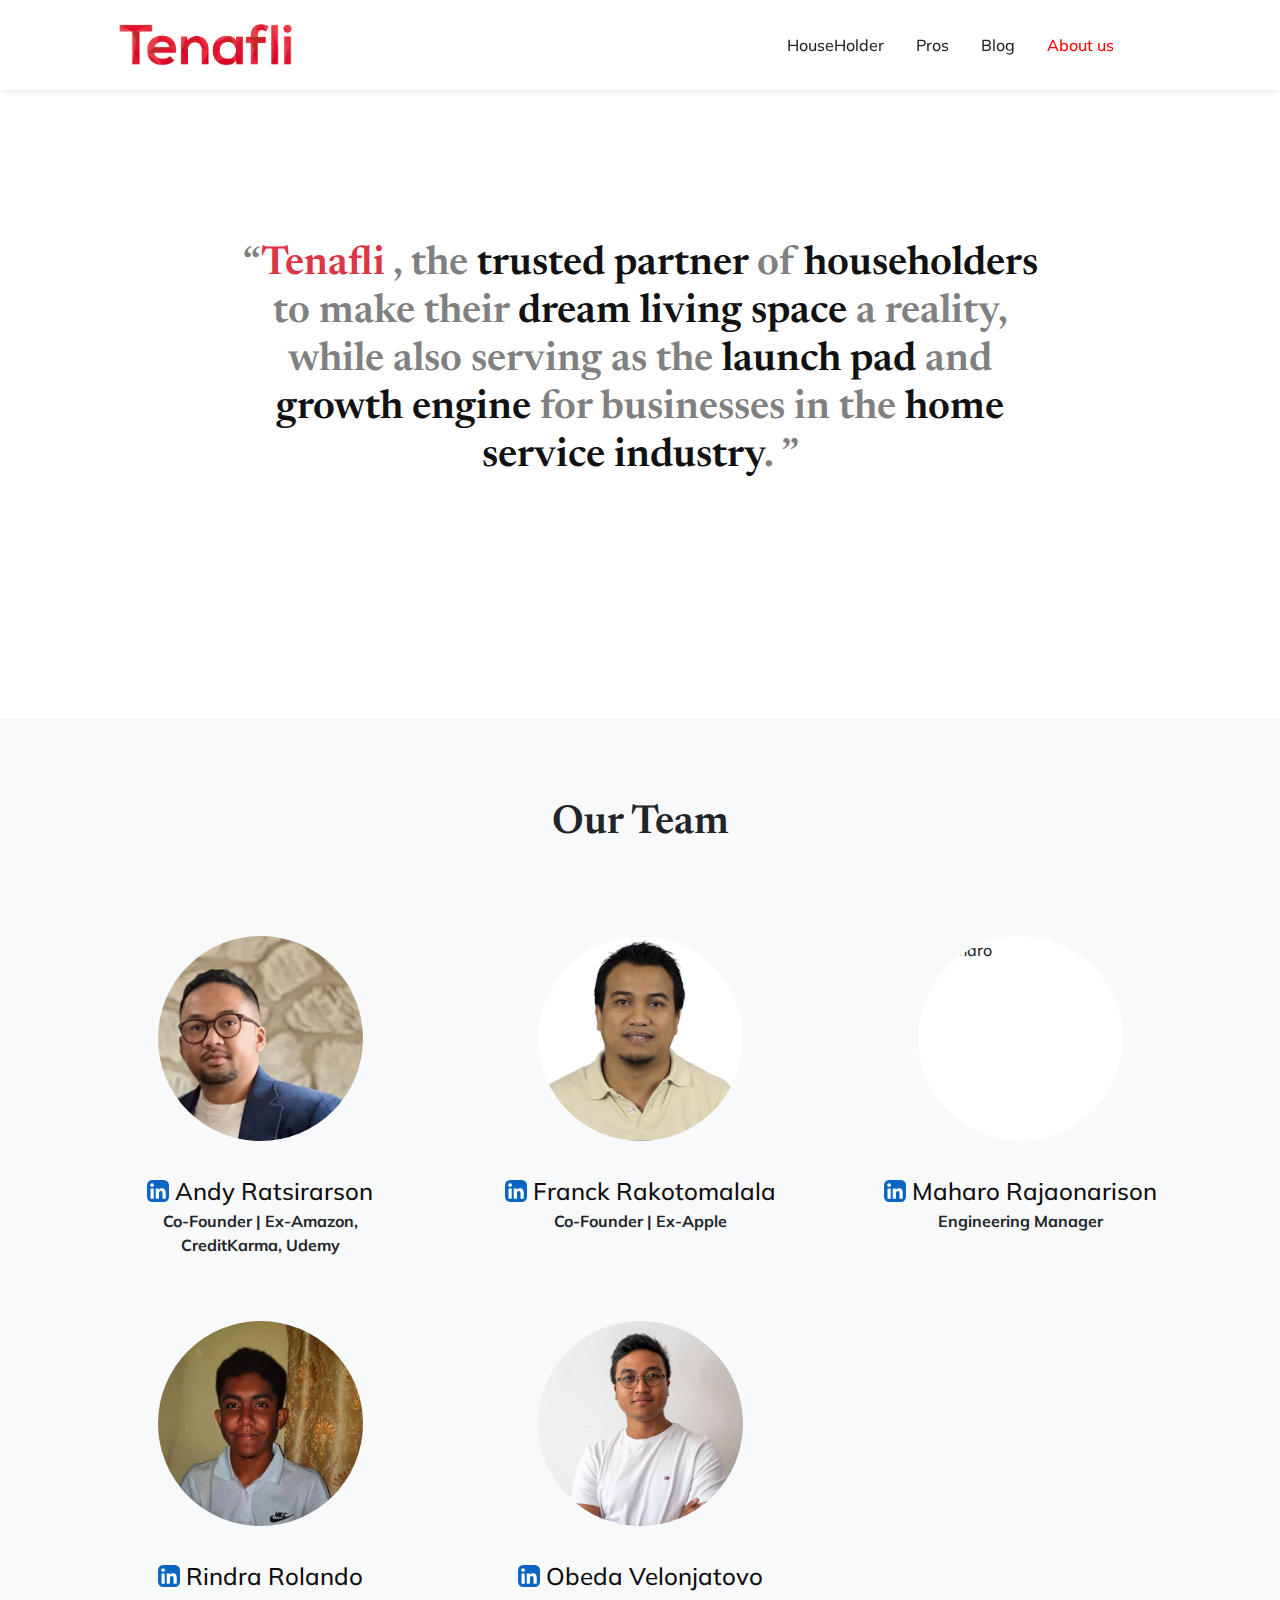
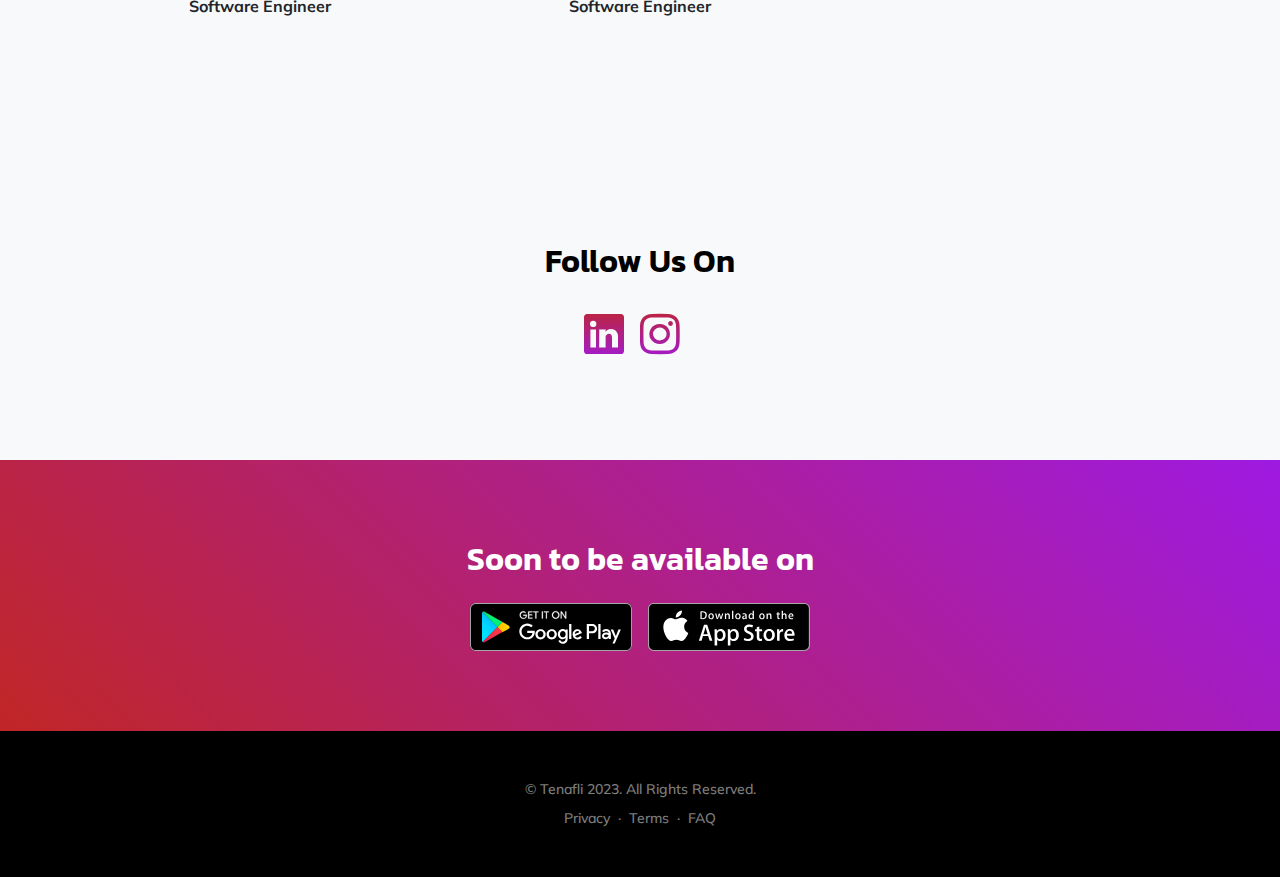
==== about.html @ a4b710e0 "Update about.html" ====
<!DOCTYPE html>
<html lang="en">
	<head>
		<meta charset="utf-8" />
		<meta
			name="viewport"
			content="width=device-width, initial-scale=1, shrink-to-fit=no"
		/>
		<meta name="description" content="About Us page Tenafli WaitList" />
		<meta name="author" content="Tenafli" />
		<!-- <meta http-equiv="refresh" content="0; URL=https://tenafli.com/">
        <link rel="canonical" href="https://tenafli.com/"> -->
		<title>Tenafli - Next Gen Home Service Marketplace</title>
		<link rel="icon" type="image/x-icon" href="assets/favicon.png" />
		<!-- Bootstrap icons-->
		<link
			rel="stylesheet"
			href="https://cdn.jsdelivr.net/npm/bootstrap-icons@1.10.5/font/bootstrap-icons.css"
		/>
		<!-- Google fonts-->
		<link rel="preconnect" href="https://fonts.gstatic.com" />
		<link
			href="https://fonts.googleapis.com/css2?family=Newsreader:ital,wght@0,600;1,600&amp;display=swap"
			rel="stylesheet"
		/>
		<link
			href="https://fonts.googleapis.com/css2?family=Mulish:ital,wght@0,300;0,500;0,600;0,700;1,300;1,500;1,600;1,700&amp;display=swap"
			rel="stylesheet"
		/>
		<link
			href="https://fonts.googleapis.com/css2?family=Kanit:ital,wght@0,400;1,400&amp;display=swap"
			rel="stylesheet"
		/>
		<!-- Core theme CSS (includes Bootstrap)-->
		<link href="css/styles.css" rel="stylesheet" />
		<!-- Style for header -->
		<link href="css/header.css" rel="stylesheet" />
		<!-- about style -->
		<link rel="stylesheet" href="/css/about.css" />
		<link
			rel="stylesheet"
			type="text/css"
			href="https://prod-waitlist-widget.s3.us-east-2.amazonaws.com/getwaitlist.min.css"
		/>
		<!-- Google Tag Manager -->
		<script>
			(function (w, d, s, l, i) {
				w[l] = w[l] || [];
				w[l].push({ "gtm.start": new Date().getTime(), event: "gtm.js" });
				var f = d.getElementsByTagName(s)[0],
					j = d.createElement(s),
					dl = l != "dataLayer" ? "&l=" + l : "";
				j.async = true;
				j.src = "https://www.googletagmanager.com/gtm.js?id=" + i + dl;
				f.parentNode.insertBefore(j, f);
			})(window, document, "script", "dataLayer", "GTM-5M69C6J");
		</script>
		<!-- End Google Tag Manager -->
	</head>
	<body id="page-top">
		<!-- Google Tag Manager (noscript) -->
		<noscript
			><iframe
				src="https://www.googletagmanager.com/ns.html?id=GTM-5M69C6J"
				height="0"
				width="0"
				style="display: none; visibility: hidden"
			></iframe
		></noscript>
		<!-- End Google Tag Manager (noscript) -->
		<!-- Navigation-->
		<nav
			class="navbar navbar-expand-lg navbar-light fixed-top shadow-sm"
			id="mainNav"
		>
			<div class="container px-5">
				<a class="navbar-brand fw-bold" href="#page-top">
					<img
						class="app-badge"
						src="assets/img/tenafli_logo_text.png"
						alt="..."
					/>
				</a>
				<button
					class="navbar-toggler"
					type="button"
					data-bs-toggle="collapse"
					data-bs-target="#navbarResponsive"
					aria-controls="navbarResponsive"
					aria-expanded="false"
					aria-label="Toggle navigation"
				>
					Menu
					<i class="bi-list"></i>
				</button>
				<div class="collapse navbar-collapse" id="navbarResponsive">
					<ul class="navbar-nav ms-auto me-4 my-3 my-lg-0">
						<li class="nav-item">
							<a class="nav-link me-lg-3" href="index.html"
								>HouseHolder</a
							>
						</li>
						<li class="nav-item">
							<a class="nav-link me-lg-3" href="pros.html">Pros</a>
						</li>
						<li class="nav-item">
							<a class="nav-link me-lg-3" href="blog.html">Blog</a>
						</li>
						<li class="nav-item">
							<a
								class="nav-link me-lg-3 navbar-brand-active"
								href="#page-top"
								>About us</a
							>
						</li>
					</ul>
				</div>
			</div>
		</nav>
		<!-- About section -->
		<section id="vision">
			<div class="about-section">
				<h1 class="vision-title">
					“<span class="main">Tenafli</span> , the
					<span>trusted partner</span> of <span>householders</span> to make
					their <span>dream living space</span> a reality, while also
					serving as the <span>launch pad</span> and
					<span>growth engine</span> for businesses in the
					<span>home service industry</span>. ”
				</h1>
			</div>
		</section>
		<!-- Team section -->
		<section id="team">
			<div class="container">
				<div class="team-title">
					<h1>Our Team</h1>
				</div>
				<div class="row">
					<div class="team-card col-12 col-md-6 col-lg-4">
						<div class="team-card-content">
							<div class="team-image">
								<img src="assets/img/team/Andy.jpeg" alt="Andy" />
							</div>
							<div class="team-about">
								<div class="team-name-parent">
									<a
										href="https://www.linkedin.com/in/andyratsirarson/"
										target="_blank"
									>
										<svg
											xmlns="http://www.w3.org/2000/svg"
											width="22"
											height="22"
											viewBox="0 0 256 256"
										>
											<g fill="none">
												<rect
													width="256"
													height="256"
													fill="#fff"
													rx="60"
												/>
												<rect
													width="256"
													height="256"
													fill="#0A66C2"
													rx="60"
												/>
												<path
													fill="#fff"
													d="M184.715 217.685h29.27a4 4 0 0 0 4-3.999l.015-61.842c0-32.323-6.965-57.168-44.738-57.168c-14.359-.534-27.9 6.868-35.207 19.228a.32.32 0 0 1-.595-.161V101.66a4 4 0 0 0-4-4h-27.777a4 4 0 0 0-4 4v112.02a4 4 0 0 0 4 4h29.268a4 4 0 0 0 4-4v-55.373c0-15.657 2.97-30.82 22.381-30.82c19.135 0 19.383 17.916 19.383 31.834v54.364a4 4 0 0 0 4 4ZM38 59.627c0 11.865 9.767 21.627 21.632 21.627c11.862-.001 21.623-9.769 21.623-21.631C81.253 47.761 71.491 38 59.628 38C47.762 38 38 47.763 38 59.627Zm6.959 158.058h29.307a4 4 0 0 0 4-4V101.66a4 4 0 0 0-4-4H44.959a4 4 0 0 0-4 4v112.025a4 4 0 0 0 4 4Z"
												/>
											</g>
										</svg>
										<span class="team-name">Andy Ratsirarson</span>
									</a>
								</div>
								<span class="team-post"
									>Co-Founder | Ex-Amazon, <br />
									CreditKarma, Udemy</span
								>
							</div>
						</div>
					</div>
					<div class="team-card col-12 col-md-6 col-lg-4">
						<div class="team-card-content">
							<div class="team-image">
								<img
									loading="lazy"
									src="assets/img/team/Franck.png"
									alt="Frank"
								/>
							</div>
							<div class="team-about">
								<div class="team-name-parent">
									<a href="https://www.linkedin.com/in/frakotomalala/">
										<svg
											xmlns="http://www.w3.org/2000/svg"
											width="22"
											height="22"
											viewBox="0 0 256 256"
										>
											<g fill="none">
												<rect
													width="256"
													height="256"
													fill="#fff"
													rx="60"
												/>
												<rect
													width="256"
													height="256"
													fill="#0A66C2"
													rx="60"
												/>
												<path
													fill="#fff"
													d="M184.715 217.685h29.27a4 4 0 0 0 4-3.999l.015-61.842c0-32.323-6.965-57.168-44.738-57.168c-14.359-.534-27.9 6.868-35.207 19.228a.32.32 0 0 1-.595-.161V101.66a4 4 0 0 0-4-4h-27.777a4 4 0 0 0-4 4v112.02a4 4 0 0 0 4 4h29.268a4 4 0 0 0 4-4v-55.373c0-15.657 2.97-30.82 22.381-30.82c19.135 0 19.383 17.916 19.383 31.834v54.364a4 4 0 0 0 4 4ZM38 59.627c0 11.865 9.767 21.627 21.632 21.627c11.862-.001 21.623-9.769 21.623-21.631C81.253 47.761 71.491 38 59.628 38C47.762 38 38 47.763 38 59.627Zm6.959 158.058h29.307a4 4 0 0 0 4-4V101.66a4 4 0 0 0-4-4H44.959a4 4 0 0 0-4 4v112.025a4 4 0 0 0 4 4Z"
												/>
											</g>
										</svg>
										<span class="team-name">Franck Rakotomalala</span>
									</a>
								</div>
								<div class="">
									<span class="team-post">
										Co-Founder | Ex-Apple
									</span>
								</div>
							</div>
						</div>
					</div>
					<div class="team-card col-12 col-md-6 col-lg-4">
						<div class="team-card-content">
							<div class="team-image">
								<img
									loading="lazy"
									src="assets/img/team/Maharo.jpg"
									alt="Maharo"
									id="maharo-image"
								/>
							</div>
							<div class="team-about">
								<div class="team-name-parent">
									<a
										href="https://www.linkedin.com/in/maharo-niaina-a27729205/"
									>
										<svg
											xmlns="http://www.w3.org/2000/svg"
											width="22"
											height="22"
											viewBox="0 0 256 256"
										>
											<g fill="none">
												<rect
													width="256"
													height="256"
													fill="#fff"
													rx="60"
												/>
												<rect
													width="256"
													height="256"
													fill="#0A66C2"
													rx="60"
												/>
												<path
													fill="#fff"
													d="M184.715 217.685h29.27a4 4 0 0 0 4-3.999l.015-61.842c0-32.323-6.965-57.168-44.738-57.168c-14.359-.534-27.9 6.868-35.207 19.228a.32.32 0 0 1-.595-.161V101.66a4 4 0 0 0-4-4h-27.777a4 4 0 0 0-4 4v112.02a4 4 0 0 0 4 4h29.268a4 4 0 0 0 4-4v-55.373c0-15.657 2.97-30.82 22.381-30.82c19.135 0 19.383 17.916 19.383 31.834v54.364a4 4 0 0 0 4 4ZM38 59.627c0 11.865 9.767 21.627 21.632 21.627c11.862-.001 21.623-9.769 21.623-21.631C81.253 47.761 71.491 38 59.628 38C47.762 38 38 47.763 38 59.627Zm6.959 158.058h29.307a4 4 0 0 0 4-4V101.66a4 4 0 0 0-4-4H44.959a4 4 0 0 0-4 4v112.025a4 4 0 0 0 4 4Z"
												/>
											</g>
										</svg>
										<span class="team-name">Maharo Rajaonarison</span>
									</a>
								</div>
								<div class="">
									<span class="team-post">Engineering Manager</span>
								</div>
							</div>
						</div>
					</div>
					<div class="team-card col-12 col-md-6 col-lg-4">
						<div class="team-card-content">
							<div class="team-image">
								<img
									loading="lazy"
									src="assets/img/team/Rindra.jpg"
									alt="Rindra"
									id="maharo-image"
								/>
							</div>
							<div class="team-about">
								<div class="team-name-parent">
									<a
										href="https://www.linkedin.com/in/rindra-rolando-bb0527205/"
									>
										<svg
											xmlns="http://www.w3.org/2000/svg"
											width="22"
											height="22"
											viewBox="0 0 256 256"
										>
											<g fill="none">
												<rect
													width="256"
													height="256"
													fill="#fff"
													rx="60"
												/>
												<rect
													width="256"
													height="256"
													fill="#0A66C2"
													rx="60"
												/>
												<path
													fill="#fff"
													d="M184.715 217.685h29.27a4 4 0 0 0 4-3.999l.015-61.842c0-32.323-6.965-57.168-44.738-57.168c-14.359-.534-27.9 6.868-35.207 19.228a.32.32 0 0 1-.595-.161V101.66a4 4 0 0 0-4-4h-27.777a4 4 0 0 0-4 4v112.02a4 4 0 0 0 4 4h29.268a4 4 0 0 0 4-4v-55.373c0-15.657 2.97-30.82 22.381-30.82c19.135 0 19.383 17.916 19.383 31.834v54.364a4 4 0 0 0 4 4ZM38 59.627c0 11.865 9.767 21.627 21.632 21.627c11.862-.001 21.623-9.769 21.623-21.631C81.253 47.761 71.491 38 59.628 38C47.762 38 38 47.763 38 59.627Zm6.959 158.058h29.307a4 4 0 0 0 4-4V101.66a4 4 0 0 0-4-4H44.959a4 4 0 0 0-4 4v112.025a4 4 0 0 0 4 4Z"
												/>
											</g>
										</svg>
										<span class="team-name">Rindra Rolando</span>
									</a>
								</div>
								<div class="">
									<span class="team-post">Software Engineer</span>
								</div>
							</div>
						</div>
					</div>
					<div class="team-card col-12 col-md-6 col-lg-4">
						<div class="team-card-content">
							<div class="team-image">
								<img
									loading="lazy"
									src="assets/img/team/Obeda.jpg"
									alt="Obeda"
								/>
							</div>
							<div class="team-about">
								<div class="team-name-parent">
									<a
										href="https://www.linkedin.com/in/obeda-velonjatovo/"
									>
										<svg
											xmlns="http://www.w3.org/2000/svg"
											width="22"
											height="22"
											viewBox="0 0 256 256"
										>
											<g fill="none">
												<rect
													width="256"
													height="256"
													fill="#fff"
													rx="60"
												/>
												<rect
													width="256"
													height="256"
													fill="#0A66C2"
													rx="60"
												/>
												<path
													fill="#fff"
													d="M184.715 217.685h29.27a4 4 0 0 0 4-3.999l.015-61.842c0-32.323-6.965-57.168-44.738-57.168c-14.359-.534-27.9 6.868-35.207 19.228a.32.32 0 0 1-.595-.161V101.66a4 4 0 0 0-4-4h-27.777a4 4 0 0 0-4 4v112.02a4 4 0 0 0 4 4h29.268a4 4 0 0 0 4-4v-55.373c0-15.657 2.97-30.82 22.381-30.82c19.135 0 19.383 17.916 19.383 31.834v54.364a4 4 0 0 0 4 4ZM38 59.627c0 11.865 9.767 21.627 21.632 21.627c11.862-.001 21.623-9.769 21.623-21.631C81.253 47.761 71.491 38 59.628 38C47.762 38 38 47.763 38 59.627Zm6.959 158.058h29.307a4 4 0 0 0 4-4V101.66a4 4 0 0 0-4-4H44.959a4 4 0 0 0-4 4v112.025a4 4 0 0 0 4 4Z"
												/>
											</g>
										</svg>
										<span class="team-name">Obeda Velonjatovo</span>
									</a>
								</div>
								<div class="">
									<span class="team-post">Software Engineer</span>
								</div>
							</div>
						</div>
					</div>
				</div>
			</div>
		</section>
		<!-- Basic features section-->
		<section class="bg-light">
			<div class="container px-5">
				<h2 class="text-center text-black font-alt mb-4">Follow Us On</h2>
				<div
					class="d-flex flex-column flex-lg-row align-items-center justify-content-center"
				>
					<a
						class="me-lg-3 mb-4 mb-lg-0"
						href="https://www.linkedin.com/company/tenafli/"
					>
						<!-- <img class="app-badge" src="assets/img/google-play-badge.svg" alt="..." /> -->
						<i
							class="bi-linkedin icon-feature text-gradient d-block mb-3"
						></i>
					</a>
					<a
						class="me-lg-3 mb-4 mb-lg-0"
						href="https://www.instagram.com/tenafli.app/"
					>
						<i
							class="bi-instagram icon-feature text-gradient d-block mb-3"
						></i>
					</a>
				</div>
			</div>
		</section>
		<!-- App badge section-->
		<section class="bg-gradient-primary-to-secondary" id="download">
			<div class="container px-5">
				<h2 class="text-center text-white font-alt mb-4">
					Soon to be available on
				</h2>
				<div
					class="d-flex flex-column flex-lg-row align-items-center justify-content-center"
				>
					<a class="me-lg-3 mb-4 mb-lg-0" href="#!"
						><img
							class="app-badge"
							src="assets/img/google-play-badge.svg"
							alt="..."
					/></a>
					<a href="#!"
						><img
							class="app-badge"
							src="assets/img/app-store-badge.svg"
							alt="..."
					/></a>
				</div>
			</div>
		</section>
		<!-- Footer-->
		<footer class="bg-black text-center py-5">
			<div class="container px-5">
				<div class="text-white-50 small">
					<div class="mb-2">&copy; Tenafli 2023. All Rights Reserved.</div>
					<a href="#!">Privacy</a>
					<span class="mx-1">&middot;</span>
					<a href="#!">Terms</a>
					<span class="mx-1">&middot;</span>
					<a href="#!">FAQ</a>
				</div>
			</div>
		</footer>
		<!-- Bootstrap core JS-->
		<script src="https://cdn.jsdelivr.net/npm/bootstrap@5.2.3/dist/js/bootstrap.bundle.min.js"></script>
		<!-- Core theme JS-->
		<script src="js/scripts.js"></script>
		<!-- * * * * * * * * * * * * * * * * * * * * * * * * * * * * * * * * * * * * * * * *-->
		<!-- * *                               SB Forms JS                               * *-->
		<!-- * * Activate your form at https://startbootstrap.com/solution/contact-forms * *-->
		<!-- * * * * * * * * * * * * * * * * * * * * * * * * * * * * * * * * * * * * * * * *-->
		<script src="https://cdn.startbootstrap.com/sb-forms-latest.js"></script>
		<script src="https://prod-waitlist-widget.s3.us-east-2.amazonaws.com/getwaitlist.min.js"></script>
		<!-- Google tag (gtag.js) -->
		<script
			async
			src="https://www.googletagmanager.com/gtag/js?id=G-HQ5DF4YYZF"
		></script>
		<script>
			window.dataLayer = window.dataLayer || [];
			function gtag() {
				dataLayer.push(arguments);
			}
			gtag("js", new Date());

			gtag("config", "G-HQ5DF4YYZF");
		</script>
	</body>
</html>
---- css/header.css ----
.navbar .navbar-brand-active {
  color: red !important;
}
---- css/about.css ----
/*
* Prefixed by https://autoprefixer.github.io
* PostCSS: v8.4.14,
* Autoprefixer: v10.4.7
* Browsers: last 4 version
*/

/* Vision */

#vision {
	height: 80vh;
	padding-top: 90px !important;
	border-bottom: 1px solid whitesmoke;
}

.about-section {
	width: 100%;
	height: 100%;
	padding-top: 6rem;
	padding: 0 2rem;
	display: -webkit-box;
	display: -ms-flexbox;
	display: flex;
	-webkit-box-align: center;
	-ms-flex-align: center;
	align-items: center;
	display: flex;
	-webkit-box-pack: center;
	-ms-flex-pack: center;
	justify-content: center;
	align-items: center;
	text-align: center;
}

/* Small devices (landscape phones, 576px and up) */
@media (min-width: 576px) {
	.about-section {
		padding: 0 6rem;
	}
}

/* Medium devices (tablets, 768px and up) */
@media (min-width: 768px) {
	.about-section {
		padding: 0 8rem;
	}
}

/* Large devices (desktops, 992px and up) */
@media (min-width: 992px) {
	.about-section {
		padding: 0 12rem;
	}
}

.vision-title {
	max-width: 800px;
	color: gray;
}

.vision-title span {
	color: rgb(17, 17, 17);
}

.vision-title .main {
	color: #dc3545;
}

/* Team */

#team {
	min-height: 100vh;
	background-color: #f8f9fa;
}

#team .team-title {
	text-align: center;
	padding: 0 4rem 5rem 4rem;
}

#team .team-card {
	display: -webkit-box;
	display: -ms-flexbox;
	display: flex;
	-webkit-box-pack: center;
	-ms-flex-pack: center;
	justify-content: center;
	margin-bottom: 4rem;
}

#team .team-card .team-card-content {
	width: 100%;
	display: -webkit-box;
	display: -ms-flexbox;
	display: flex;
	-webkit-box-align: center;
	-ms-flex-align: center;
	align-items: center;
	-webkit-box-orient: vertical;
	-webkit-box-direction: normal;
	-ms-flex-direction: column;
	flex-direction: column;
	gap: 32px;
}

#team .team-name-parent a {
	color: #0c0c0c !important;
	text-decoration: none;
	display: -webkit-box;
	display: -ms-flexbox;
	display: flex;
	-webkit-box-align: center;
	-ms-flex-align: center;
	align-items: center;
	gap: 6px;
}

#team .team-image {
	width: 100%;
	max-width: 205px;
	aspect-ratio: 1;
	border-radius: 50%;
	overflow: hidden;
	background: white;
}

#team .team-image img {
	width: 100%;
	height: 100%;
	-o-object-fit: cover;
	object-fit: cover;
}

#rayane-image {
	-webkit-filter: contrast(80%);
	filter: contrast(80%);
}

#maharo-image {
	-o-object-position: top;
	object-position: top;
}

#team .team-about {
	display: -webkit-box;
	display: -ms-flexbox;
	display: flex;
	-webkit-box-orient: vertical;
	-webkit-box-direction: normal;
	-ms-flex-direction: column;
	flex-direction: column;
}

#team .team-name {
	white-space: nowrap;
	text-align: center;
	font-size: 24px;
}

#team .team-post {
	display: block;
	text-align: center;
	font-weight: bold;
}

#team .team-expertize {
	text-align: center;
}
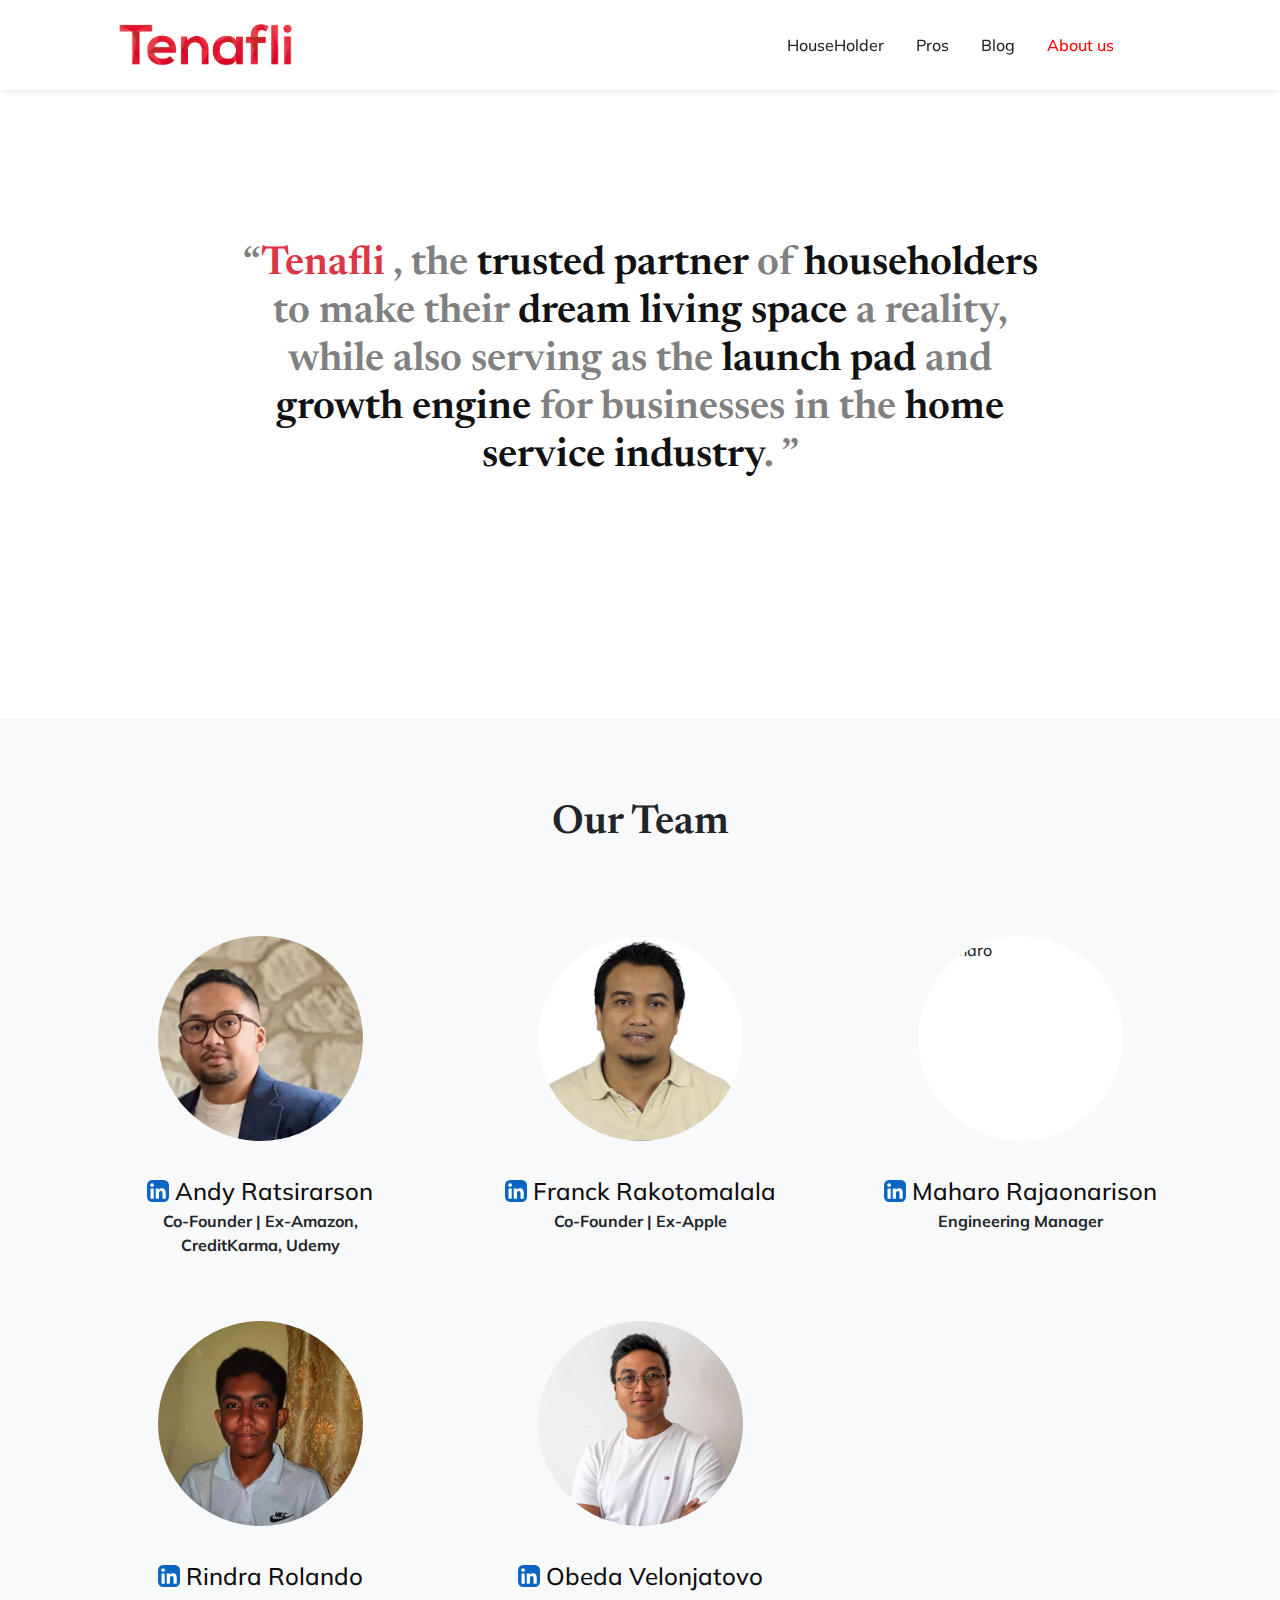
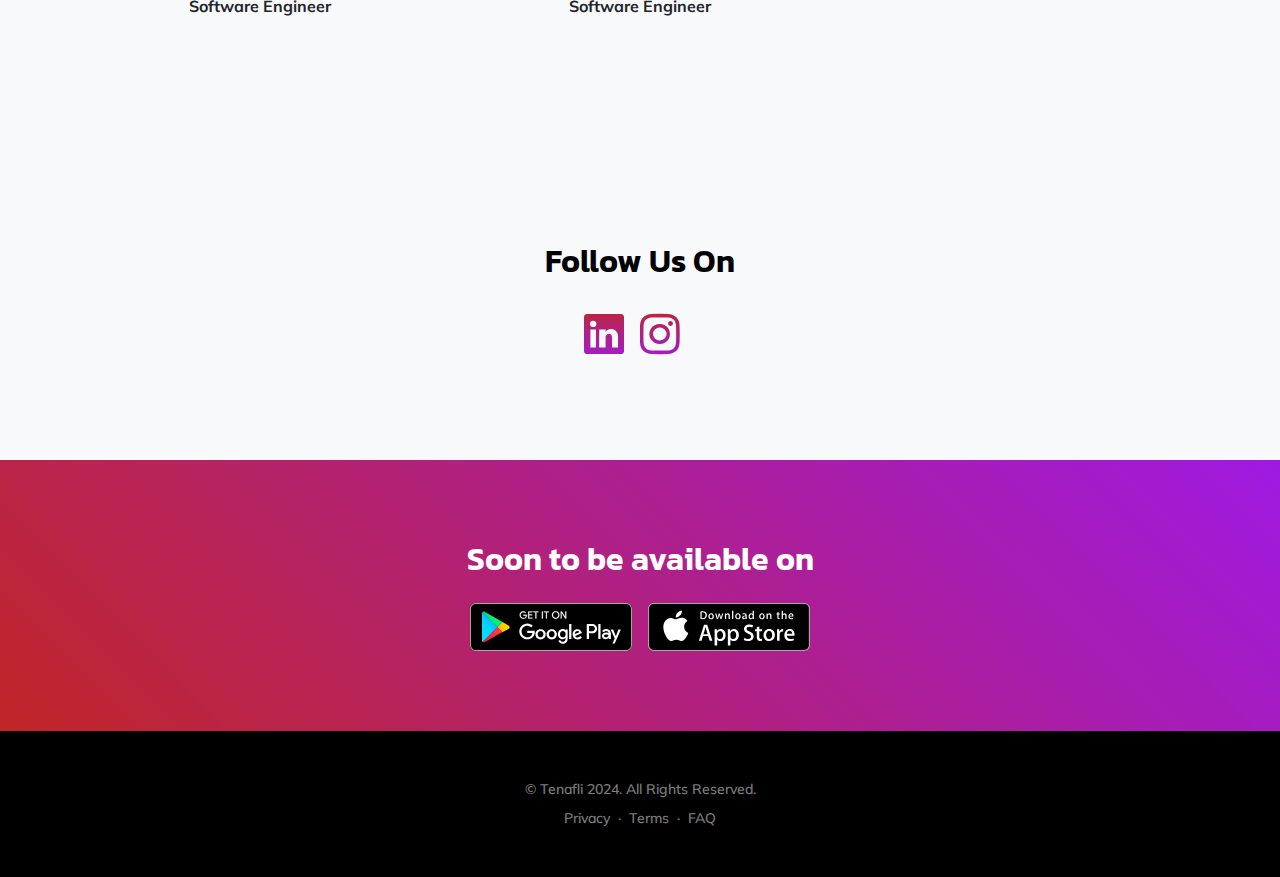
==== commit b2148044: "Merge pull request #8 from Tenafli/policy" ====
--- a/about.html
+++ b/about.html
@@ -11,7 +11,7 @@
 		<!-- <meta http-equiv="refresh" content="0; URL=https://tenafli.com/">
         <link rel="canonical" href="https://tenafli.com/"> -->
 		<title>Tenafli - Next Gen Home Service Marketplace</title>
-		<link rel="icon" type="image/x-icon" href="assets/favicon.png" />
+		<link rel="icon" type="image/x-icon" href="assets/tenafli_icon.png" />
 		<!-- Bootstrap icons-->
 		<link
 			rel="stylesheet"
@@ -435,8 +435,8 @@
 		<footer class="bg-black text-center py-5">
 			<div class="container px-5">
 				<div class="text-white-50 small">
-					<div class="mb-2">&copy; Tenafli 2023. All Rights Reserved.</div>
-					<a href="#!">Privacy</a>
+					<div class="mb-2">&copy; Tenafli 2024. All Rights Reserved.</div>
+					<a href="privacy_policy.html">Privacy</a>
 					<span class="mx-1">&middot;</span>
 					<a href="#!">Terms</a>
 					<span class="mx-1">&middot;</span>
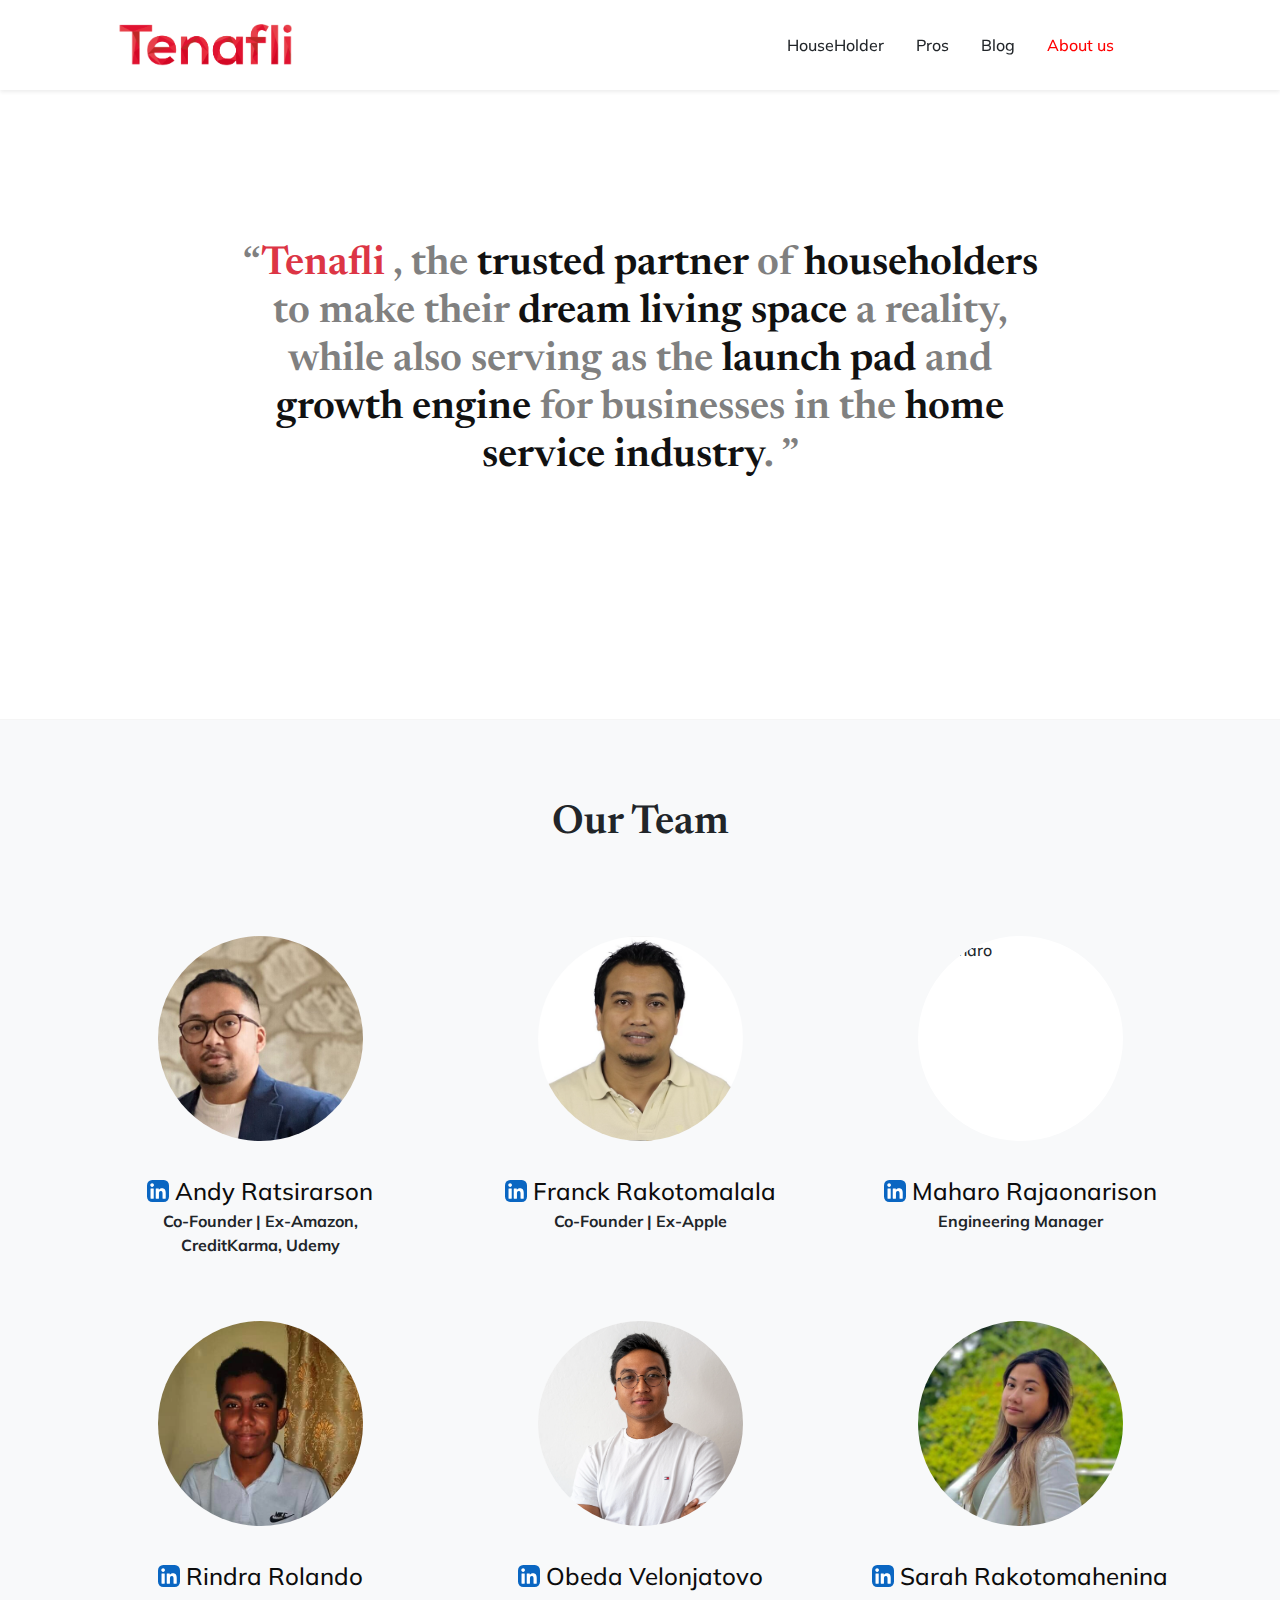
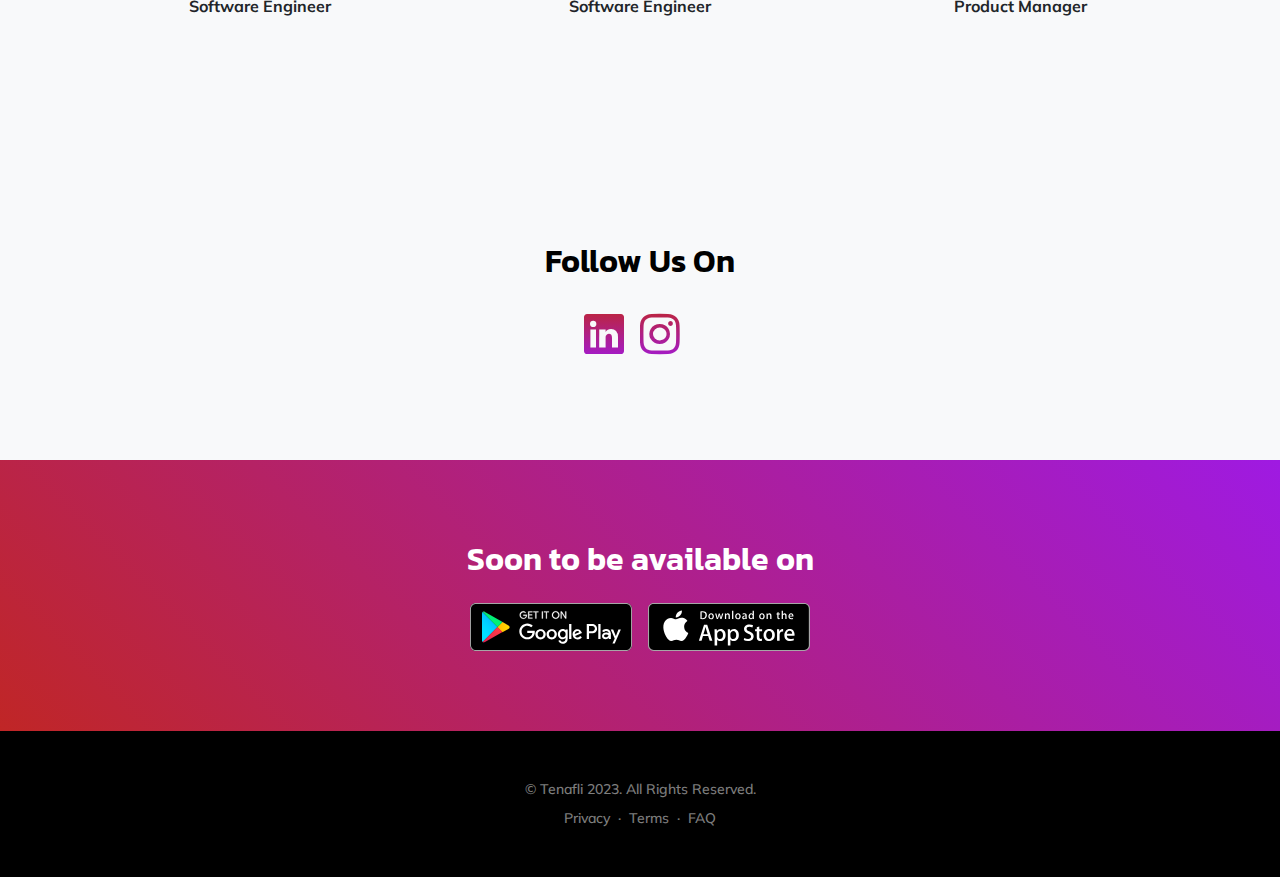
==== commit 69f4fc3f: "Added Sarah to the team section" ====
--- a/about.html
+++ b/about.html
@@ -11,7 +11,7 @@
 		<!-- <meta http-equiv="refresh" content="0; URL=https://tenafli.com/">
         <link rel="canonical" href="https://tenafli.com/"> -->
 		<title>Tenafli - Next Gen Home Service Marketplace</title>
-		<link rel="icon" type="image/x-icon" href="assets/tenafli_icon.png" />
+		<link rel="icon" type="image/x-icon" href="assets/favicon.png" />
 		<!-- Bootstrap icons-->
 		<link
 			rel="stylesheet"
@@ -194,7 +194,10 @@
 							</div>
 							<div class="team-about">
 								<div class="team-name-parent">
-									<a href="https://www.linkedin.com/in/frakotomalala/">
+									<a
+										href="https://www.linkedin.com/in/frakotomalala/"
+										target="_blank"
+									>
 										<svg
 											xmlns="http://www.w3.org/2000/svg"
 											width="22"
@@ -245,6 +248,7 @@
 								<div class="team-name-parent">
 									<a
 										href="https://www.linkedin.com/in/maharo-niaina-a27729205/"
+										target="_blank"
 									>
 										<svg
 											xmlns="http://www.w3.org/2000/svg"
@@ -334,7 +338,7 @@
 							<div class="team-image">
 								<img
 									loading="lazy"
-									src="assets/img/team/Obeda.jpg"
+									src="assets/img/team/Obe.png"
 									alt="Obeda"
 								/>
 							</div>
@@ -342,6 +346,7 @@
 								<div class="team-name-parent">
 									<a
 										href="https://www.linkedin.com/in/obeda-velonjatovo/"
+										target="_blank"
 									>
 										<svg
 											xmlns="http://www.w3.org/2000/svg"
@@ -373,6 +378,57 @@
 								</div>
 								<div class="">
 									<span class="team-post">Software Engineer</span>
+								</div>
+							</div>
+						</div>
+					</div>
+					<div class="team-card col-12 col-md-6 col-lg-4">
+						<div class="team-card-content">
+							<div class="team-image">
+								<img
+									loading="lazy"
+									src="assets/img/team/Sarah.jpg"
+									alt="Obeda"
+								/>
+							</div>
+							<div class="team-about">
+								<div class="team-name-parent">
+									<a
+										href="https://www.linkedin.com/in/sarah-rakotomahenina/"
+										target="_blank"
+									>
+										<svg
+											xmlns="http://www.w3.org/2000/svg"
+											width="22"
+											height="22"
+											viewBox="0 0 256 256"
+										>
+											<g fill="none">
+												<rect
+													width="256"
+													height="256"
+													fill="#fff"
+													rx="60"
+												/>
+												<rect
+													width="256"
+													height="256"
+													fill="#0A66C2"
+													rx="60"
+												/>
+												<path
+													fill="#fff"
+													d="M184.715 217.685h29.27a4 4 0 0 0 4-3.999l.015-61.842c0-32.323-6.965-57.168-44.738-57.168c-14.359-.534-27.9 6.868-35.207 19.228a.32.32 0 0 1-.595-.161V101.66a4 4 0 0 0-4-4h-27.777a4 4 0 0 0-4 4v112.02a4 4 0 0 0 4 4h29.268a4 4 0 0 0 4-4v-55.373c0-15.657 2.97-30.82 22.381-30.82c19.135 0 19.383 17.916 19.383 31.834v54.364a4 4 0 0 0 4 4ZM38 59.627c0 11.865 9.767 21.627 21.632 21.627c11.862-.001 21.623-9.769 21.623-21.631C81.253 47.761 71.491 38 59.628 38C47.762 38 38 47.763 38 59.627Zm6.959 158.058h29.307a4 4 0 0 0 4-4V101.66a4 4 0 0 0-4-4H44.959a4 4 0 0 0-4 4v112.025a4 4 0 0 0 4 4Z"
+												/>
+											</g>
+										</svg>
+										<span class="team-name"
+											>Sarah Rakotomahenina</span
+										>
+									</a>
+								</div>
+								<div class="">
+									<span class="team-post">Product Manager</span>
 								</div>
 							</div>
 						</div>
@@ -435,8 +491,8 @@
 		<footer class="bg-black text-center py-5">
 			<div class="container px-5">
 				<div class="text-white-50 small">
-					<div class="mb-2">&copy; Tenafli 2024. All Rights Reserved.</div>
-					<a href="privacy_policy.html">Privacy</a>
+					<div class="mb-2">&copy; Tenafli 2023. All Rights Reserved.</div>
+					<a href="#!">Privacy</a>
 					<span class="mx-1">&middot;</span>
 					<a href="#!">Terms</a>
 					<span class="mx-1">&middot;</span>
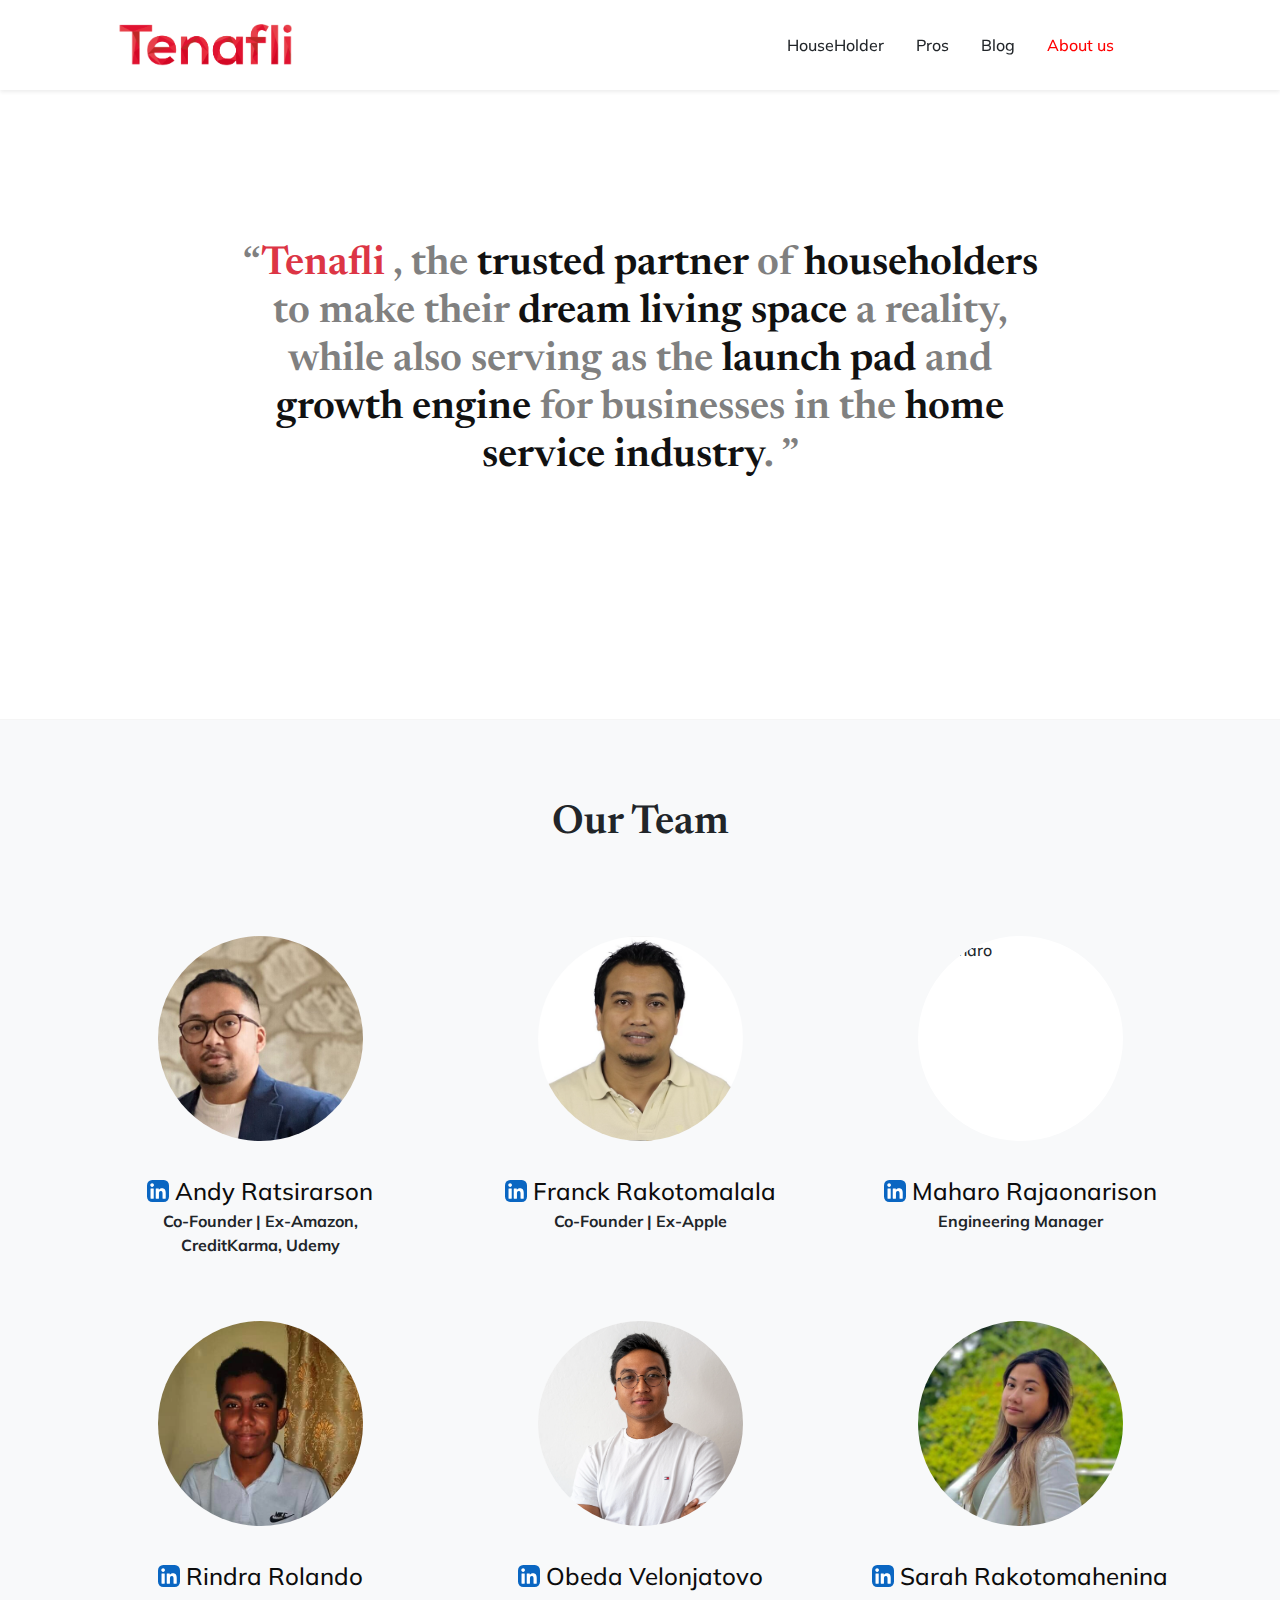
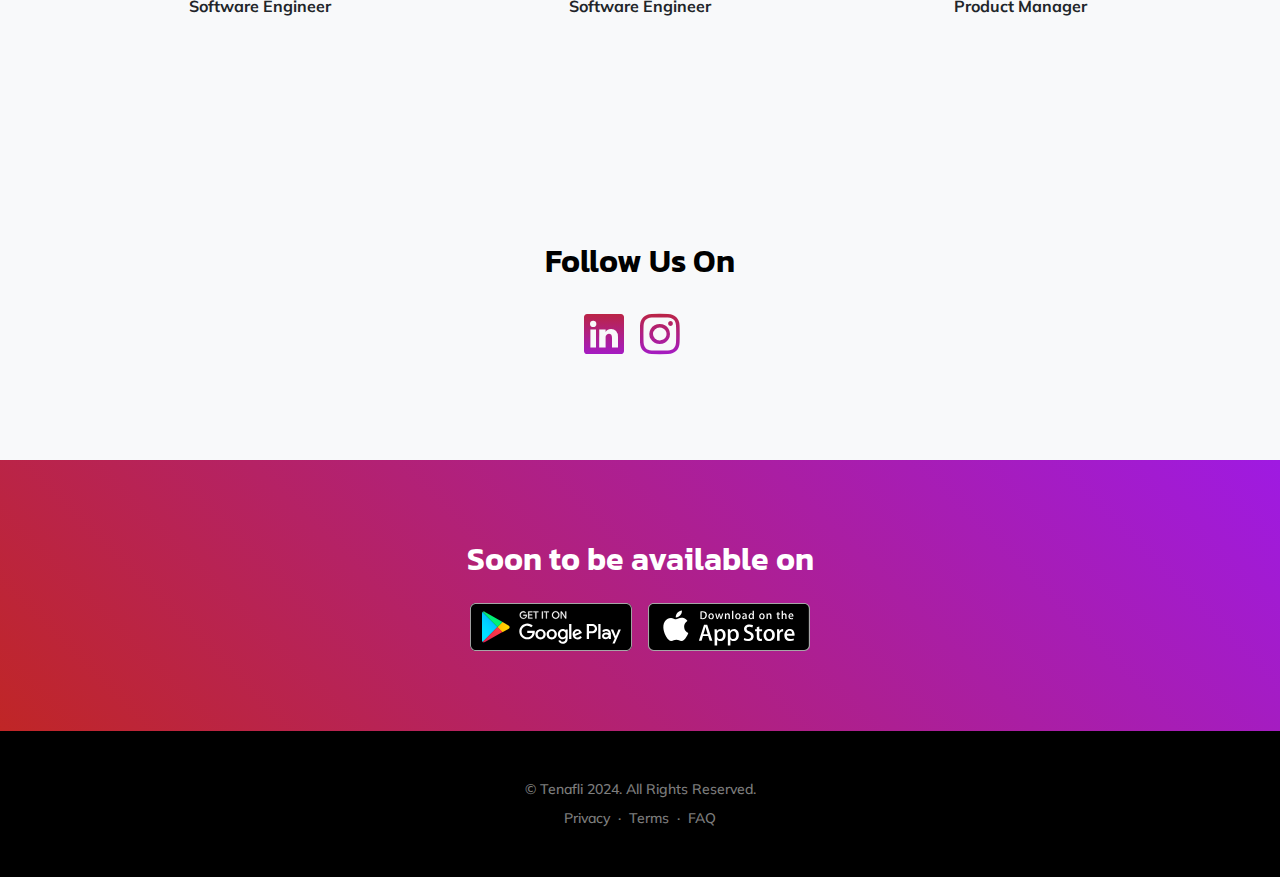
==== commit c96a6c3c: "Merge pull request #11 from Tenafli/seo/keyboard" ====
--- a/about.html
+++ b/about.html
@@ -11,7 +11,7 @@
 		<!-- <meta http-equiv="refresh" content="0; URL=https://tenafli.com/">
         <link rel="canonical" href="https://tenafli.com/"> -->
 		<title>Tenafli - Next Gen Home Service Marketplace</title>
-		<link rel="icon" type="image/x-icon" href="assets/favicon.png" />
+		<link rel="icon" type="image/x-icon" href="assets/tenafli_icon.png" />
 		<!-- Bootstrap icons-->
 		<link
 			rel="stylesheet"
@@ -388,7 +388,7 @@
 								<img
 									loading="lazy"
 									src="assets/img/team/Sarah.jpg"
-									alt="Obeda"
+									alt="Sarah"
 								/>
 							</div>
 							<div class="team-about">
@@ -491,8 +491,8 @@
 		<footer class="bg-black text-center py-5">
 			<div class="container px-5">
 				<div class="text-white-50 small">
-					<div class="mb-2">&copy; Tenafli 2023. All Rights Reserved.</div>
-					<a href="#!">Privacy</a>
+					<div class="mb-2">&copy; Tenafli 2024. All Rights Reserved.</div>
+					<a href="privacy_policy.html">Privacy</a>
 					<span class="mx-1">&middot;</span>
 					<a href="#!">Terms</a>
 					<span class="mx-1">&middot;</span>
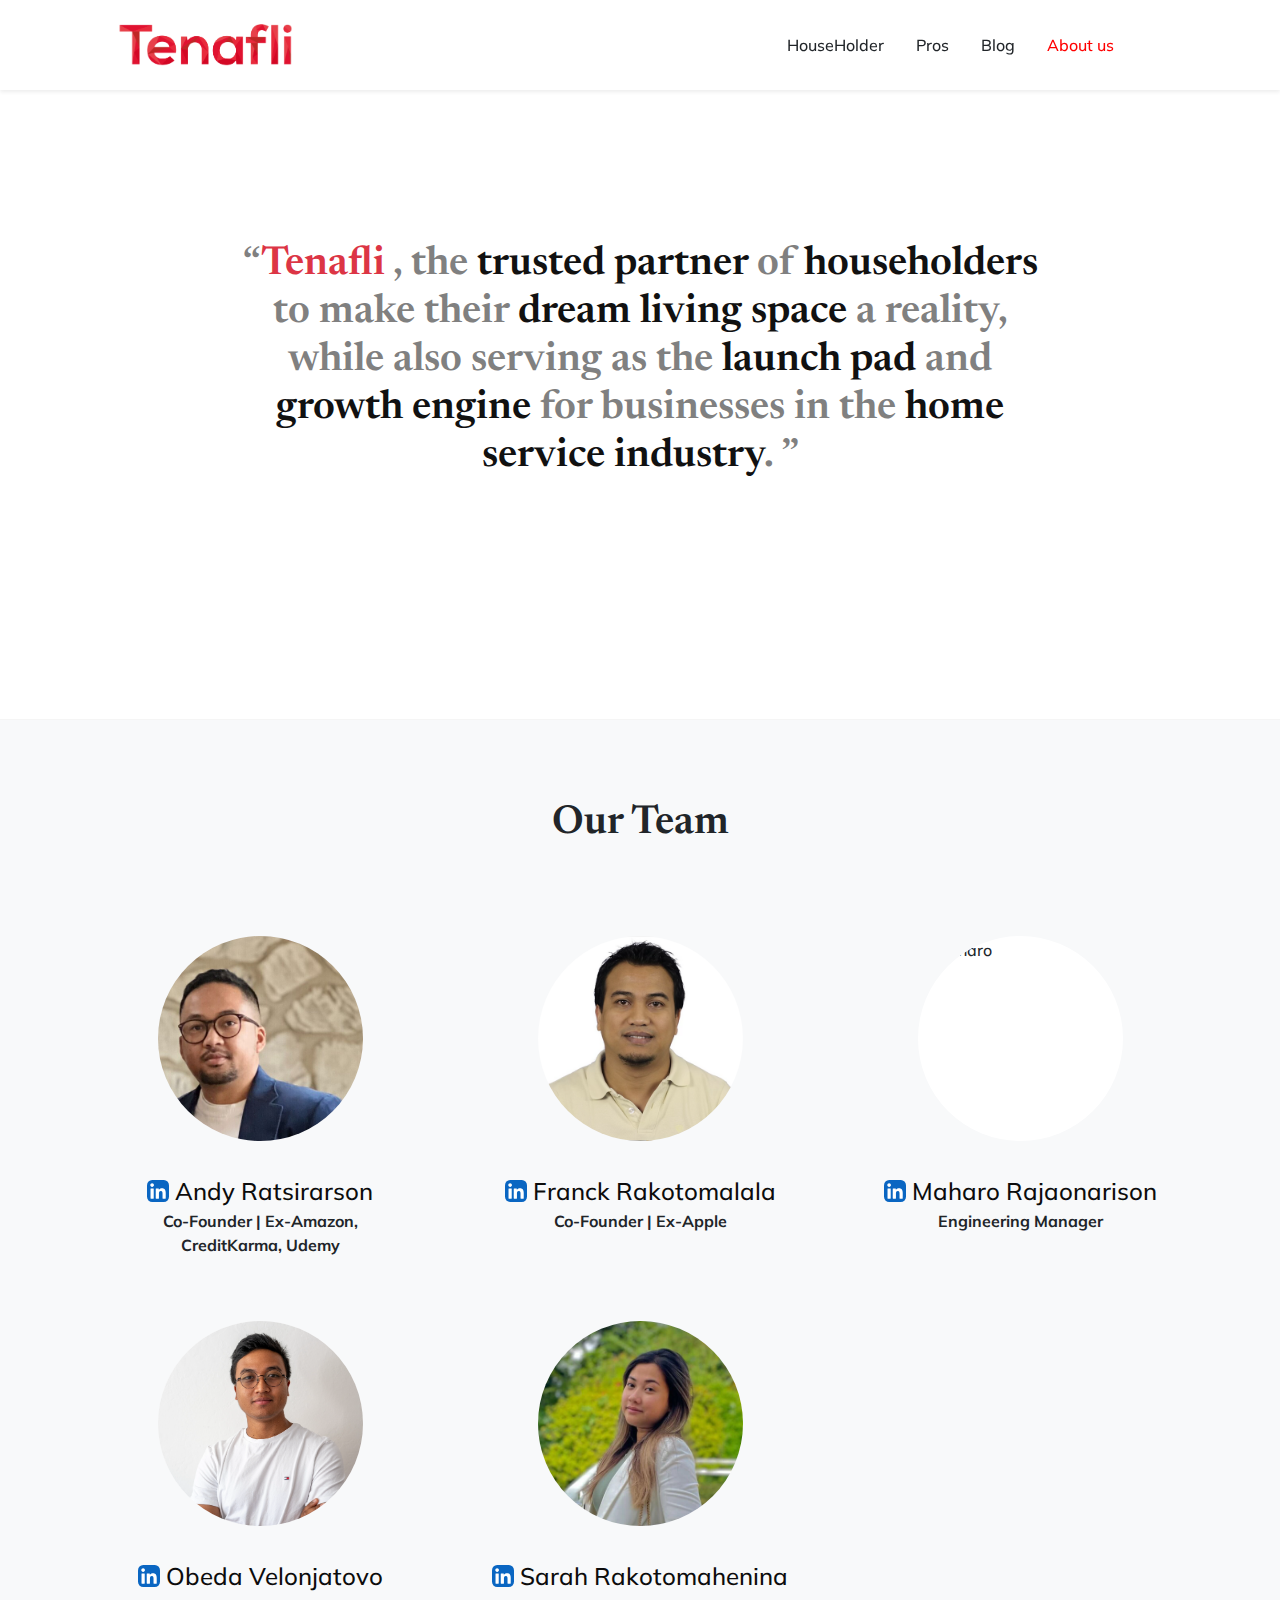
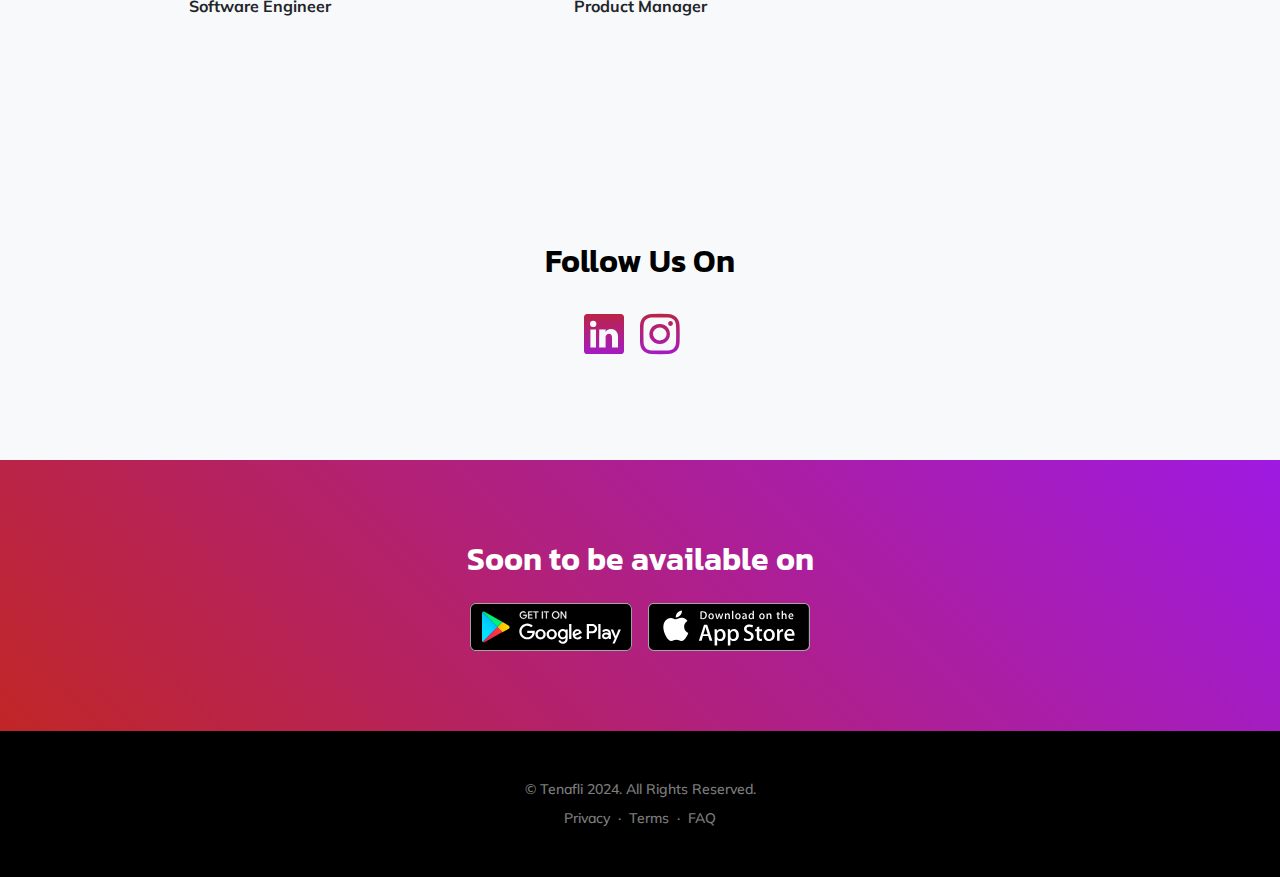
==== commit c0ad430f: "Merge pull request #12 from Tenafli/update/about" ====
--- a/about.html
+++ b/about.html
@@ -289,55 +289,6 @@
 							<div class="team-image">
 								<img
 									loading="lazy"
-									src="assets/img/team/Rindra.jpg"
-									alt="Rindra"
-									id="maharo-image"
-								/>
-							</div>
-							<div class="team-about">
-								<div class="team-name-parent">
-									<a
-										href="https://www.linkedin.com/in/rindra-rolando-bb0527205/"
-									>
-										<svg
-											xmlns="http://www.w3.org/2000/svg"
-											width="22"
-											height="22"
-											viewBox="0 0 256 256"
-										>
-											<g fill="none">
-												<rect
-													width="256"
-													height="256"
-													fill="#fff"
-													rx="60"
-												/>
-												<rect
-													width="256"
-													height="256"
-													fill="#0A66C2"
-													rx="60"
-												/>
-												<path
-													fill="#fff"
-													d="M184.715 217.685h29.27a4 4 0 0 0 4-3.999l.015-61.842c0-32.323-6.965-57.168-44.738-57.168c-14.359-.534-27.9 6.868-35.207 19.228a.32.32 0 0 1-.595-.161V101.66a4 4 0 0 0-4-4h-27.777a4 4 0 0 0-4 4v112.02a4 4 0 0 0 4 4h29.268a4 4 0 0 0 4-4v-55.373c0-15.657 2.97-30.82 22.381-30.82c19.135 0 19.383 17.916 19.383 31.834v54.364a4 4 0 0 0 4 4ZM38 59.627c0 11.865 9.767 21.627 21.632 21.627c11.862-.001 21.623-9.769 21.623-21.631C81.253 47.761 71.491 38 59.628 38C47.762 38 38 47.763 38 59.627Zm6.959 158.058h29.307a4 4 0 0 0 4-4V101.66a4 4 0 0 0-4-4H44.959a4 4 0 0 0-4 4v112.025a4 4 0 0 0 4 4Z"
-												/>
-											</g>
-										</svg>
-										<span class="team-name">Rindra Rolando</span>
-									</a>
-								</div>
-								<div class="">
-									<span class="team-post">Software Engineer</span>
-								</div>
-							</div>
-						</div>
-					</div>
-					<div class="team-card col-12 col-md-6 col-lg-4">
-						<div class="team-card-content">
-							<div class="team-image">
-								<img
-									loading="lazy"
 									src="assets/img/team/Obe.png"
 									alt="Obeda"
 								/>
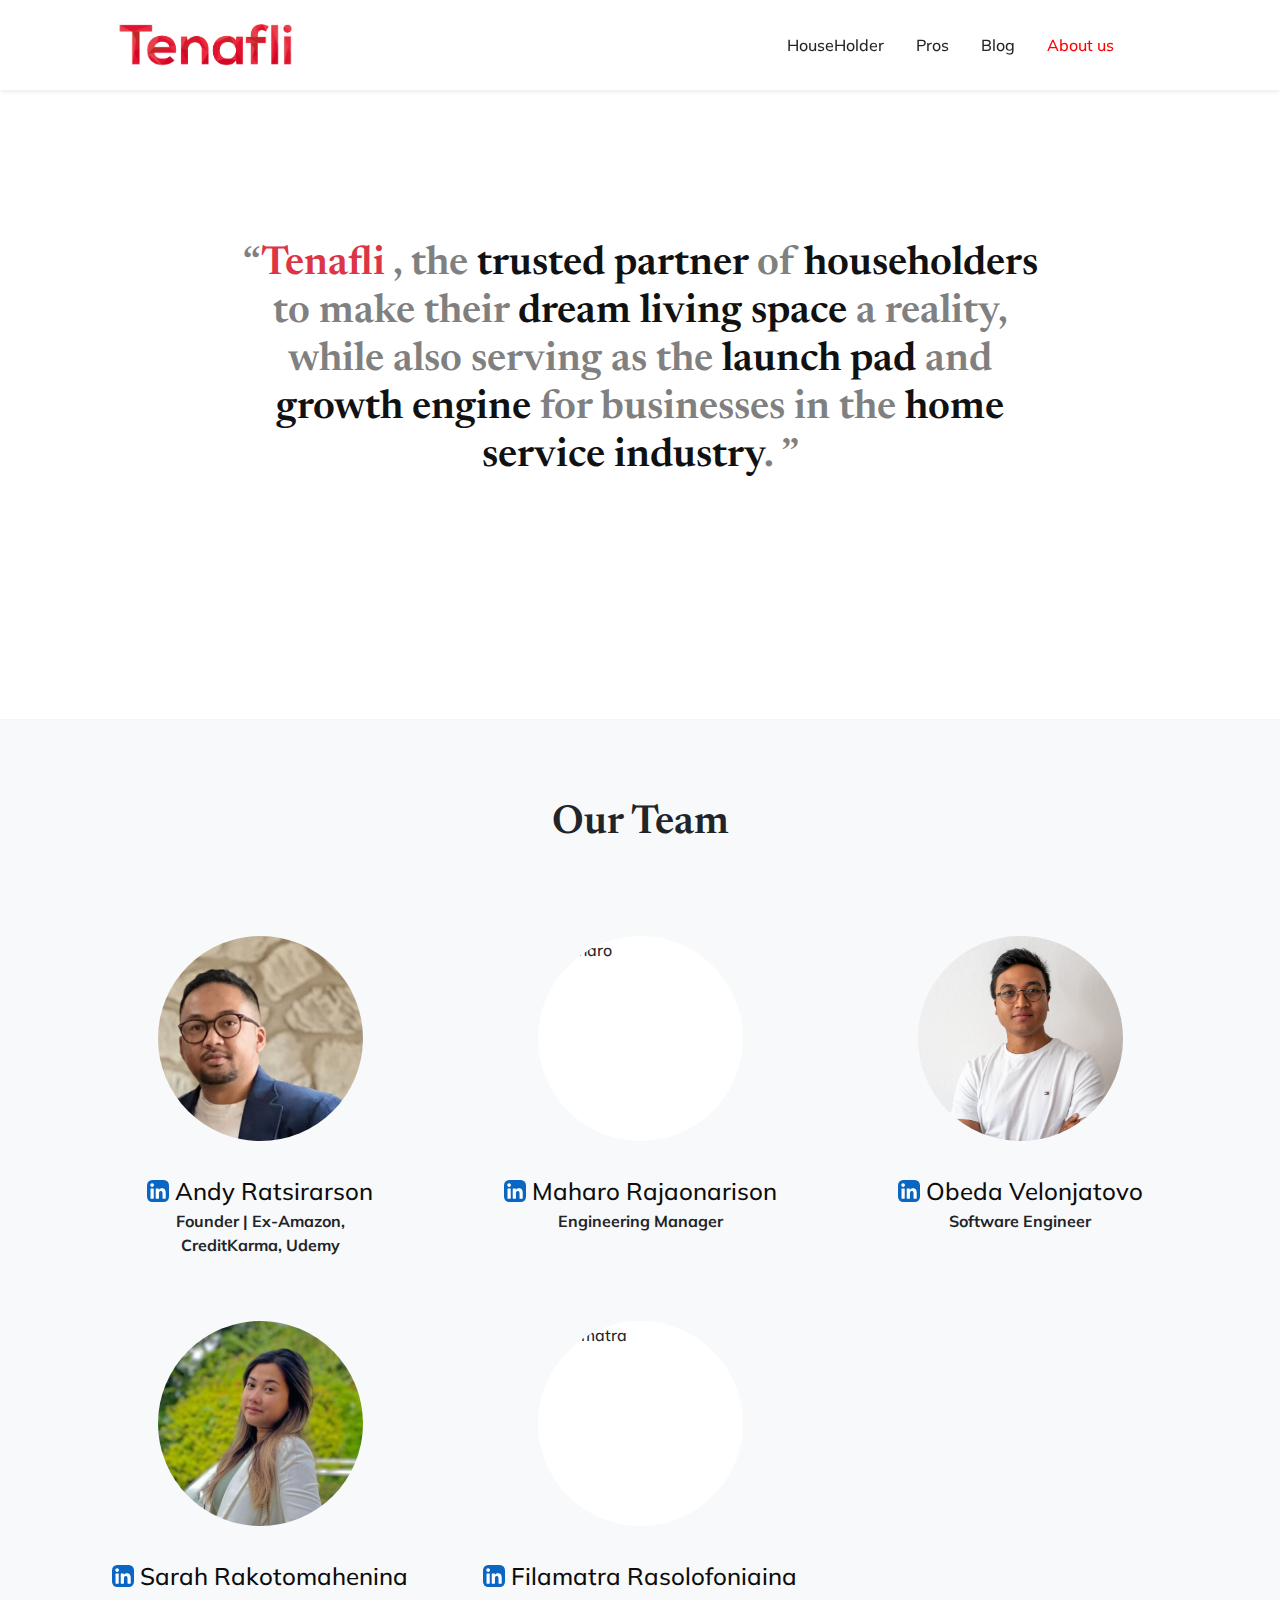
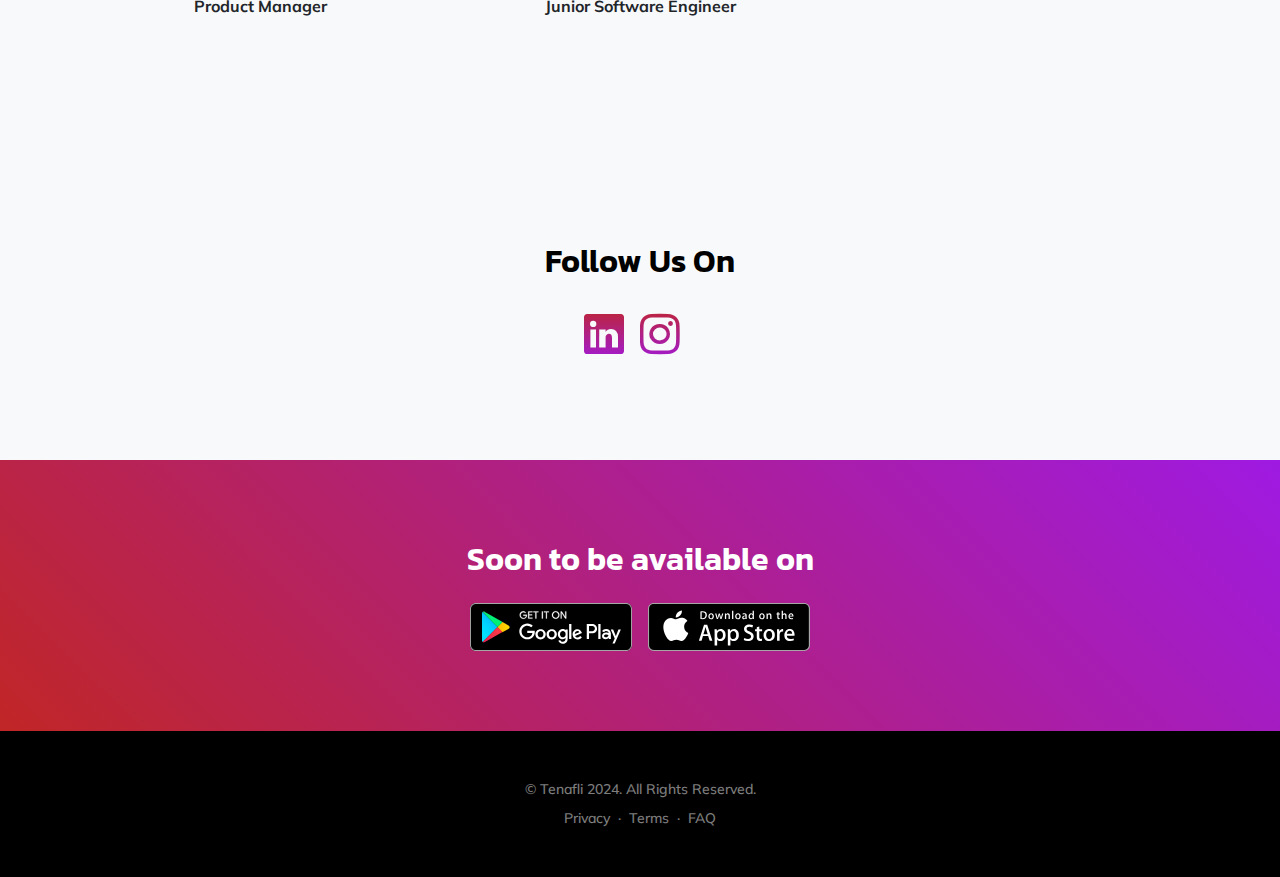
==== commit 11973744: "Update about.html" ====
--- a/about.html
+++ b/about.html
@@ -177,7 +177,7 @@
 									</a>
 								</div>
 								<span class="team-post"
-									>Co-Founder | Ex-Amazon, <br />
+									>Founder | Ex-Amazon, <br />
 									CreditKarma, Udemy</span
 								>
 							</div>
@@ -188,8 +188,158 @@
 							<div class="team-image">
 								<img
 									loading="lazy"
-									src="assets/img/team/Franck.png"
-									alt="Frank"
+									src="assets/img/team/Maharo.jpg"
+									alt="Maharo"
+									id="maharo-image"
+								/>
+							</div>
+							<div class="team-about">
+								<div class="team-name-parent">
+									<a
+										href="https://www.linkedin.com/in/maharo-niaina-a27729205/"
+										target="_blank"
+									>
+										<svg
+											xmlns="http://www.w3.org/2000/svg"
+											width="22"
+											height="22"
+											viewBox="0 0 256 256"
+										>
+											<g fill="none">
+												<rect
+													width="256"
+													height="256"
+													fill="#fff"
+													rx="60"
+												/>
+												<rect
+													width="256"
+													height="256"
+													fill="#0A66C2"
+													rx="60"
+												/>
+												<path
+													fill="#fff"
+													d="M184.715 217.685h29.27a4 4 0 0 0 4-3.999l.015-61.842c0-32.323-6.965-57.168-44.738-57.168c-14.359-.534-27.9 6.868-35.207 19.228a.32.32 0 0 1-.595-.161V101.66a4 4 0 0 0-4-4h-27.777a4 4 0 0 0-4 4v112.02a4 4 0 0 0 4 4h29.268a4 4 0 0 0 4-4v-55.373c0-15.657 2.97-30.82 22.381-30.82c19.135 0 19.383 17.916 19.383 31.834v54.364a4 4 0 0 0 4 4ZM38 59.627c0 11.865 9.767 21.627 21.632 21.627c11.862-.001 21.623-9.769 21.623-21.631C81.253 47.761 71.491 38 59.628 38C47.762 38 38 47.763 38 59.627Zm6.959 158.058h29.307a4 4 0 0 0 4-4V101.66a4 4 0 0 0-4-4H44.959a4 4 0 0 0-4 4v112.025a4 4 0 0 0 4 4Z"
+												/>
+											</g>
+										</svg>
+										<span class="team-name">Maharo Rajaonarison</span>
+									</a>
+								</div>
+								<div class="">
+									<span class="team-post">Engineering Manager</span>
+								</div>
+							</div>
+						</div>
+					</div>
+					<div class="team-card col-12 col-md-6 col-lg-4">
+						<div class="team-card-content">
+							<div class="team-image">
+								<img
+									loading="lazy"
+									src="assets/img/team/Obe.png"
+									alt="Obeda"
+								/>
+							</div>
+							<div class="team-about">
+								<div class="team-name-parent">
+									<a
+										href="https://www.linkedin.com/in/obeda-velonjatovo/"
+										target="_blank"
+									>
+										<svg
+											xmlns="http://www.w3.org/2000/svg"
+											width="22"
+											height="22"
+											viewBox="0 0 256 256"
+										>
+											<g fill="none">
+												<rect
+													width="256"
+													height="256"
+													fill="#fff"
+													rx="60"
+												/>
+												<rect
+													width="256"
+													height="256"
+													fill="#0A66C2"
+													rx="60"
+												/>
+												<path
+													fill="#fff"
+													d="M184.715 217.685h29.27a4 4 0 0 0 4-3.999l.015-61.842c0-32.323-6.965-57.168-44.738-57.168c-14.359-.534-27.9 6.868-35.207 19.228a.32.32 0 0 1-.595-.161V101.66a4 4 0 0 0-4-4h-27.777a4 4 0 0 0-4 4v112.02a4 4 0 0 0 4 4h29.268a4 4 0 0 0 4-4v-55.373c0-15.657 2.97-30.82 22.381-30.82c19.135 0 19.383 17.916 19.383 31.834v54.364a4 4 0 0 0 4 4ZM38 59.627c0 11.865 9.767 21.627 21.632 21.627c11.862-.001 21.623-9.769 21.623-21.631C81.253 47.761 71.491 38 59.628 38C47.762 38 38 47.763 38 59.627Zm6.959 158.058h29.307a4 4 0 0 0 4-4V101.66a4 4 0 0 0-4-4H44.959a4 4 0 0 0-4 4v112.025a4 4 0 0 0 4 4Z"
+												/>
+											</g>
+										</svg>
+										<span class="team-name">Obeda Velonjatovo</span>
+									</a>
+								</div>
+								<div class="">
+									<span class="team-post">Software Engineer</span>
+								</div>
+							</div>
+						</div>
+					</div>
+					<div class="team-card col-12 col-md-6 col-lg-4">
+						<div class="team-card-content">
+							<div class="team-image">
+								<img
+									loading="lazy"
+									src="assets/img/team/Sarah.jpg"
+									alt="Sarah"
+								/>
+							</div>
+							<div class="team-about">
+								<div class="team-name-parent">
+									<a
+										href="https://www.linkedin.com/in/sarah-rakotomahenina/"
+										target="_blank"
+									>
+										<svg
+											xmlns="http://www.w3.org/2000/svg"
+											width="22"
+											height="22"
+											viewBox="0 0 256 256"
+										>
+											<g fill="none">
+												<rect
+													width="256"
+													height="256"
+													fill="#fff"
+													rx="60"
+												/>
+												<rect
+													width="256"
+													height="256"
+													fill="#0A66C2"
+													rx="60"
+												/>
+												<path
+													fill="#fff"
+													d="M184.715 217.685h29.27a4 4 0 0 0 4-3.999l.015-61.842c0-32.323-6.965-57.168-44.738-57.168c-14.359-.534-27.9 6.868-35.207 19.228a.32.32 0 0 1-.595-.161V101.66a4 4 0 0 0-4-4h-27.777a4 4 0 0 0-4 4v112.02a4 4 0 0 0 4 4h29.268a4 4 0 0 0 4-4v-55.373c0-15.657 2.97-30.82 22.381-30.82c19.135 0 19.383 17.916 19.383 31.834v54.364a4 4 0 0 0 4 4ZM38 59.627c0 11.865 9.767 21.627 21.632 21.627c11.862-.001 21.623-9.769 21.623-21.631C81.253 47.761 71.491 38 59.628 38C47.762 38 38 47.763 38 59.627Zm6.959 158.058h29.307a4 4 0 0 0 4-4V101.66a4 4 0 0 0-4-4H44.959a4 4 0 0 0-4 4v112.025a4 4 0 0 0 4 4Z"
+												/>
+											</g>
+										</svg>
+										<span class="team-name"
+											>Sarah Rakotomahenina</span
+										>
+									</a>
+								</div>
+								<div class="">
+									<span class="team-post">Product Manager</span>
+								</div>
+							</div>
+						</div>
+					</div>
+					<div class="team-card col-12 col-md-6 col-lg-4">
+						<div class="team-card-content">
+							<div class="team-image">
+								<img
+									loading="lazy"
+									src="assets/img/team/Filamatra.jpeg"
+									alt="Filamatra"
 								/>
 							</div>
 							<div class="team-about">
@@ -223,163 +373,13 @@
 												/>
 											</g>
 										</svg>
-										<span class="team-name">Franck Rakotomalala</span>
+										<span class="team-name">Filamatra Rasolofoniaina</span>
 									</a>
 								</div>
 								<div class="">
 									<span class="team-post">
-										Co-Founder | Ex-Apple
+										Junior Software Engineer
 									</span>
-								</div>
-							</div>
-						</div>
-					</div>
-					<div class="team-card col-12 col-md-6 col-lg-4">
-						<div class="team-card-content">
-							<div class="team-image">
-								<img
-									loading="lazy"
-									src="assets/img/team/Maharo.jpg"
-									alt="Maharo"
-									id="maharo-image"
-								/>
-							</div>
-							<div class="team-about">
-								<div class="team-name-parent">
-									<a
-										href="https://www.linkedin.com/in/maharo-niaina-a27729205/"
-										target="_blank"
-									>
-										<svg
-											xmlns="http://www.w3.org/2000/svg"
-											width="22"
-											height="22"
-											viewBox="0 0 256 256"
-										>
-											<g fill="none">
-												<rect
-													width="256"
-													height="256"
-													fill="#fff"
-													rx="60"
-												/>
-												<rect
-													width="256"
-													height="256"
-													fill="#0A66C2"
-													rx="60"
-												/>
-												<path
-													fill="#fff"
-													d="M184.715 217.685h29.27a4 4 0 0 0 4-3.999l.015-61.842c0-32.323-6.965-57.168-44.738-57.168c-14.359-.534-27.9 6.868-35.207 19.228a.32.32 0 0 1-.595-.161V101.66a4 4 0 0 0-4-4h-27.777a4 4 0 0 0-4 4v112.02a4 4 0 0 0 4 4h29.268a4 4 0 0 0 4-4v-55.373c0-15.657 2.97-30.82 22.381-30.82c19.135 0 19.383 17.916 19.383 31.834v54.364a4 4 0 0 0 4 4ZM38 59.627c0 11.865 9.767 21.627 21.632 21.627c11.862-.001 21.623-9.769 21.623-21.631C81.253 47.761 71.491 38 59.628 38C47.762 38 38 47.763 38 59.627Zm6.959 158.058h29.307a4 4 0 0 0 4-4V101.66a4 4 0 0 0-4-4H44.959a4 4 0 0 0-4 4v112.025a4 4 0 0 0 4 4Z"
-												/>
-											</g>
-										</svg>
-										<span class="team-name">Maharo Rajaonarison</span>
-									</a>
-								</div>
-								<div class="">
-									<span class="team-post">Engineering Manager</span>
-								</div>
-							</div>
-						</div>
-					</div>
-					<div class="team-card col-12 col-md-6 col-lg-4">
-						<div class="team-card-content">
-							<div class="team-image">
-								<img
-									loading="lazy"
-									src="assets/img/team/Obe.png"
-									alt="Obeda"
-								/>
-							</div>
-							<div class="team-about">
-								<div class="team-name-parent">
-									<a
-										href="https://www.linkedin.com/in/obeda-velonjatovo/"
-										target="_blank"
-									>
-										<svg
-											xmlns="http://www.w3.org/2000/svg"
-											width="22"
-											height="22"
-											viewBox="0 0 256 256"
-										>
-											<g fill="none">
-												<rect
-													width="256"
-													height="256"
-													fill="#fff"
-													rx="60"
-												/>
-												<rect
-													width="256"
-													height="256"
-													fill="#0A66C2"
-													rx="60"
-												/>
-												<path
-													fill="#fff"
-													d="M184.715 217.685h29.27a4 4 0 0 0 4-3.999l.015-61.842c0-32.323-6.965-57.168-44.738-57.168c-14.359-.534-27.9 6.868-35.207 19.228a.32.32 0 0 1-.595-.161V101.66a4 4 0 0 0-4-4h-27.777a4 4 0 0 0-4 4v112.02a4 4 0 0 0 4 4h29.268a4 4 0 0 0 4-4v-55.373c0-15.657 2.97-30.82 22.381-30.82c19.135 0 19.383 17.916 19.383 31.834v54.364a4 4 0 0 0 4 4ZM38 59.627c0 11.865 9.767 21.627 21.632 21.627c11.862-.001 21.623-9.769 21.623-21.631C81.253 47.761 71.491 38 59.628 38C47.762 38 38 47.763 38 59.627Zm6.959 158.058h29.307a4 4 0 0 0 4-4V101.66a4 4 0 0 0-4-4H44.959a4 4 0 0 0-4 4v112.025a4 4 0 0 0 4 4Z"
-												/>
-											</g>
-										</svg>
-										<span class="team-name">Obeda Velonjatovo</span>
-									</a>
-								</div>
-								<div class="">
-									<span class="team-post">Software Engineer</span>
-								</div>
-							</div>
-						</div>
-					</div>
-					<div class="team-card col-12 col-md-6 col-lg-4">
-						<div class="team-card-content">
-							<div class="team-image">
-								<img
-									loading="lazy"
-									src="assets/img/team/Sarah.jpg"
-									alt="Sarah"
-								/>
-							</div>
-							<div class="team-about">
-								<div class="team-name-parent">
-									<a
-										href="https://www.linkedin.com/in/sarah-rakotomahenina/"
-										target="_blank"
-									>
-										<svg
-											xmlns="http://www.w3.org/2000/svg"
-											width="22"
-											height="22"
-											viewBox="0 0 256 256"
-										>
-											<g fill="none">
-												<rect
-													width="256"
-													height="256"
-													fill="#fff"
-													rx="60"
-												/>
-												<rect
-													width="256"
-													height="256"
-													fill="#0A66C2"
-													rx="60"
-												/>
-												<path
-													fill="#fff"
-													d="M184.715 217.685h29.27a4 4 0 0 0 4-3.999l.015-61.842c0-32.323-6.965-57.168-44.738-57.168c-14.359-.534-27.9 6.868-35.207 19.228a.32.32 0 0 1-.595-.161V101.66a4 4 0 0 0-4-4h-27.777a4 4 0 0 0-4 4v112.02a4 4 0 0 0 4 4h29.268a4 4 0 0 0 4-4v-55.373c0-15.657 2.97-30.82 22.381-30.82c19.135 0 19.383 17.916 19.383 31.834v54.364a4 4 0 0 0 4 4ZM38 59.627c0 11.865 9.767 21.627 21.632 21.627c11.862-.001 21.623-9.769 21.623-21.631C81.253 47.761 71.491 38 59.628 38C47.762 38 38 47.763 38 59.627Zm6.959 158.058h29.307a4 4 0 0 0 4-4V101.66a4 4 0 0 0-4-4H44.959a4 4 0 0 0-4 4v112.025a4 4 0 0 0 4 4Z"
-												/>
-											</g>
-										</svg>
-										<span class="team-name"
-											>Sarah Rakotomahenina</span
-										>
-									</a>
-								</div>
-								<div class="">
-									<span class="team-post">Product Manager</span>
 								</div>
 							</div>
 						</div>
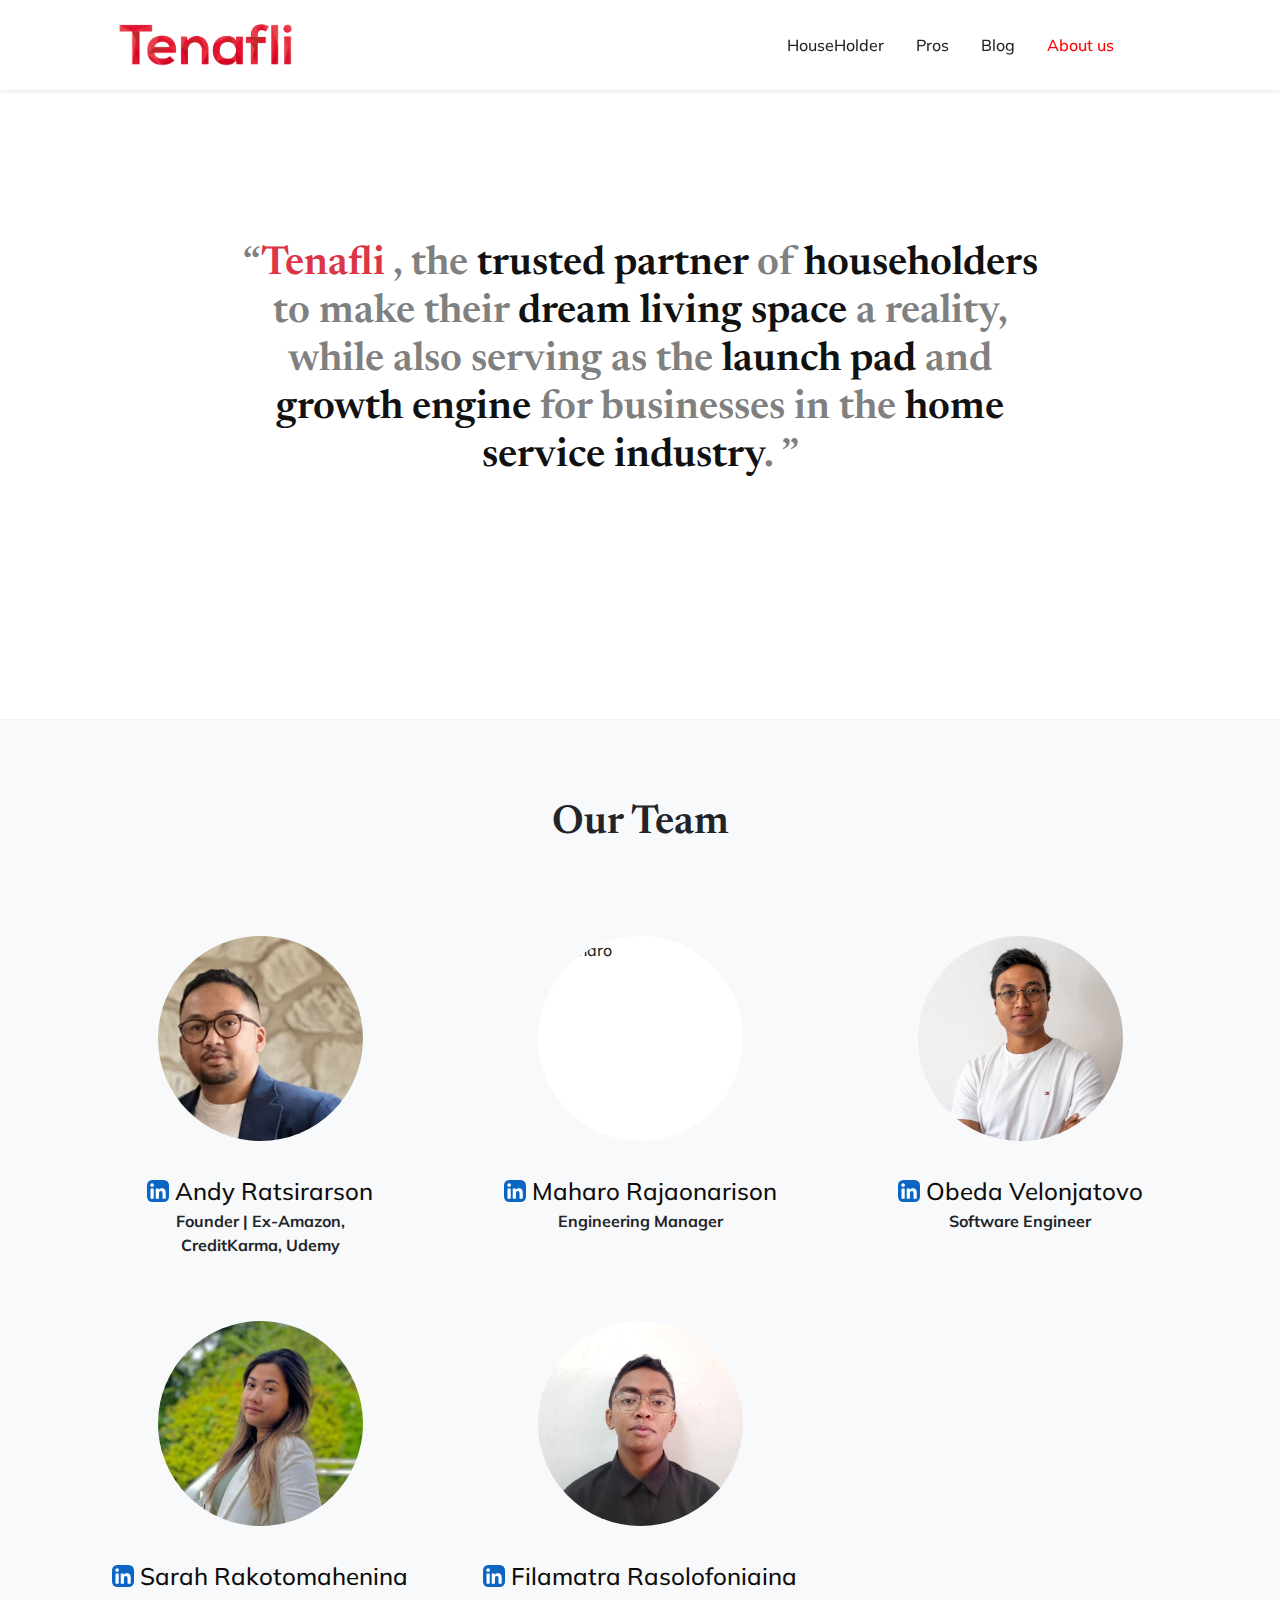
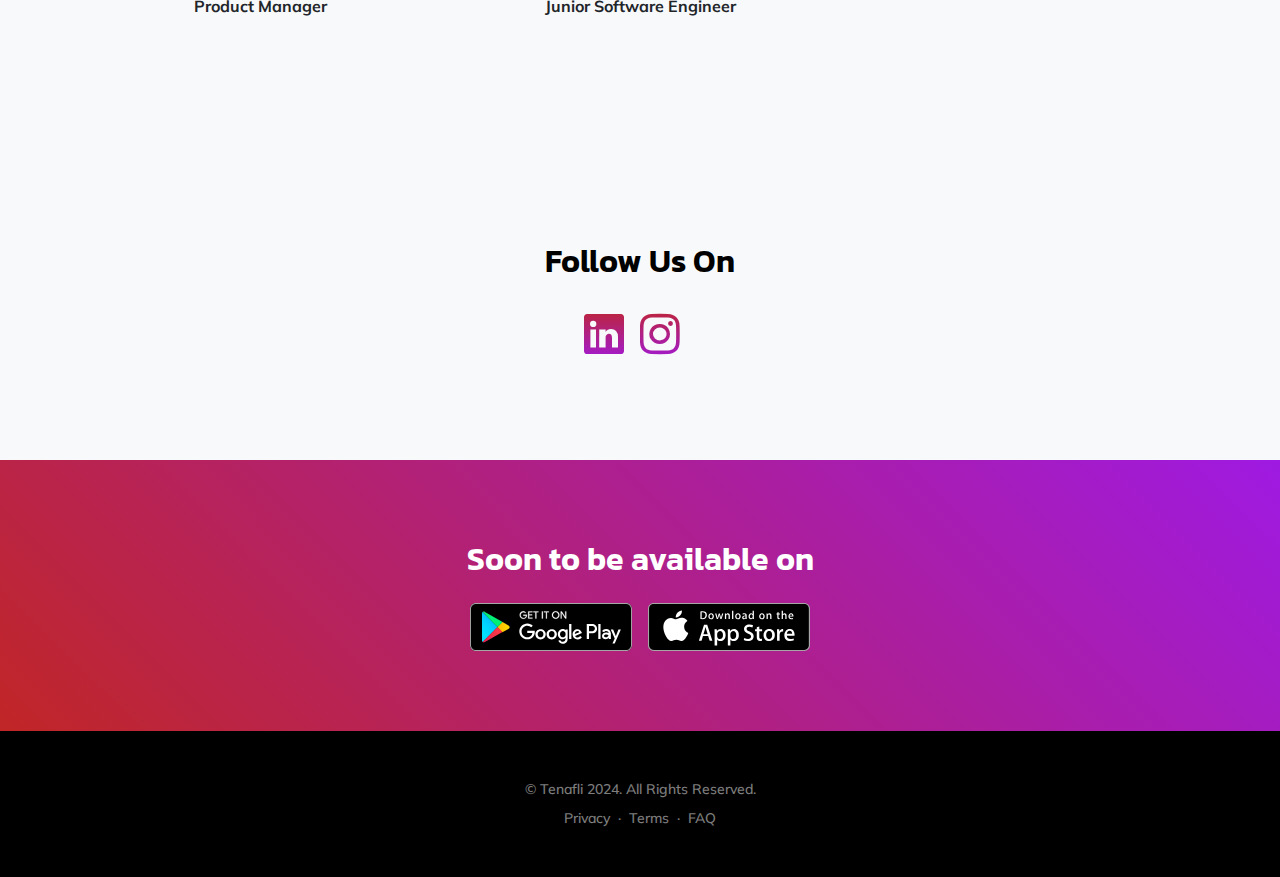
==== commit 731f653a: "Merge pull request #14 from Tenafli/update-profiles" ====
--- a/about.html
+++ b/about.html
@@ -345,7 +345,7 @@
 							<div class="team-about">
 								<div class="team-name-parent">
 									<a
-										href="https://www.linkedin.com/in/frakotomalala/"
+										href="https://www.linkedin.com/in/filamatra-manampy-rasolofoniaina-ba137a237/"
 										target="_blank"
 									>
 										<svg
